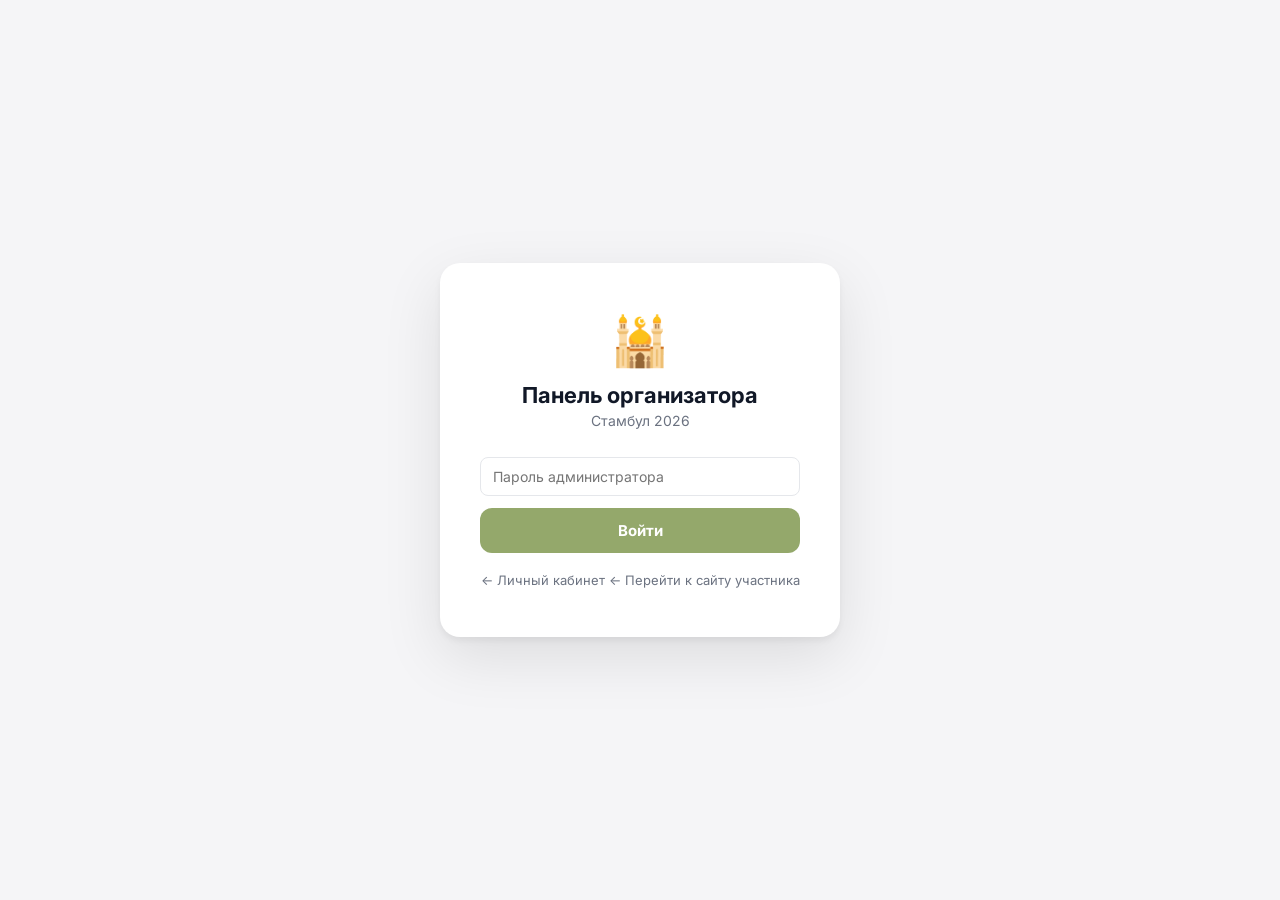
==== admin.html @ 048db759 "Evergreen Life demo: rebrand from Istanbul template (green #94A86B)" ====
<!DOCTYPE html>
<html lang="ru">
<head>
  <meta charset="UTF-8">
  <meta name="viewport" content="width=device-width, initial-scale=1.0">
  <title>Панель администратора</title>
  <link rel="stylesheet" href="css/admin.css">
</head>
<body>

<!-- ═══ AUTH ══════════════════════════════ -->
<div id="auth-screen">
  <div class="auth-card">
    <div class="auth-logo">🕌</div>
    <h1 class="auth-title">Панель организатора</h1>
    <p class="auth-sub">Стамбул 2026</p>
    <input type="email" id="auth-email" class="auth-input hidden"
      placeholder="Email организатора"
      onkeydown="if(event.key==='Enter')Admin.login()">
    <input type="password" id="auth-input" class="auth-input"
      placeholder="Пароль администратора"
      onkeydown="if(event.key==='Enter')Admin.login()">
    <button class="auth-btn" onclick="Admin.login()">Войти</button>
    <div class="auth-error hidden" id="auth-error">Неверный пароль</div>
    <a class="auth-link" href="dashboard.html">← Личный кабинет</a>
    <a class="auth-link" href="index.html" style="margin-top:4px">← Перейти к сайту участника</a>
  </div>
</div>

<!-- ═══ ADMIN PANEL ════════════════════════ -->
<div id="admin-panel" class="hidden">

  <aside class="sidebar">
    <div class="sidebar-logo">🕌 Организатор</div>
    <nav class="sidebar-nav">
      <div class="nav-group-label">AI</div>
      <button class="nav-btn" onclick="Admin.showSection('ai-import', this)">📥 Импорт программы</button>

      <div class="nav-group-label">Направление</div>
      <button class="nav-btn" onclick="Admin.showSection('templates', this)">🌍 Шаблон страны</button>

      <div class="nav-group-label">Проекты</div>
      <button class="nav-btn" onclick="Admin.showSection('new-project', this)">🗂 Новый проект</button>
      <button class="nav-btn" onclick="Admin.showSection('backup', this)">💾 Бэкап</button>

      <div class="nav-group-label">Коммуникации</div>
      <button class="nav-btn active" onclick="Admin.showSection('announcement', this)">📢 Объявление</button>

      <div class="nav-group-label">PRO</div>
      <button class="nav-btn" onclick="Admin.showSection('brandkits', this)">🎨 Brand Kit</button>

      <div class="nav-group-label">Контент</div>
      <button class="nav-btn" onclick="Admin.showSection('settings', this)">⚙️ Настройки события</button>
      <button class="nav-btn" onclick="Admin.showSection('program', this)">📅 Программа</button>
      <button class="nav-btn" onclick="Admin.showSection('business', this)">💼 Деловая часть</button>
      <button class="nav-btn" onclick="Admin.showSection('hotel', this)">🏨 Отель</button>
      <button class="nav-btn" onclick="Admin.showSection('sights', this)">🏛 Достопримечательности</button>
      <button class="nav-btn" onclick="Admin.showSection('restaurants', this)">🍜 Рестораны</button>
      <button class="nav-btn" onclick="Admin.showSection('cuisine', this)">🥢 Кухня</button>
      <button class="nav-btn" onclick="Admin.showSection('history', this)">📜 История</button>
      <button class="nav-btn" onclick="Admin.showSection('transfers', this)">🚌 Трансферы</button>
      <button class="nav-btn" onclick="Admin.showSection('contacts', this)">📞 Контакты</button>
      <button class="nav-btn" onclick="Admin.showSection('memo', this)">📋 Памятка</button>
    </nav>
    <div class="sidebar-footer">
      <a href="index.html" target="_blank" class="preview-link">👁 Просмотр сайта ↗</a>
      <button class="logout-btn" onclick="Admin.logout()">Выйти</button>
    </div>
  </aside>

  <main class="admin-main">

    <!-- AI IMPORT -->
    <section id="section-ai-import" class="admin-section hidden">
      <div class="section-header">
        <h2>📥 Импорт программы</h2>
        <p>Наберите или вставьте текст программы по шаблону — приложение разберёт автоматически, без внешних сервисов.</p>
      </div>

      <div class="import-template-box">
        <div class="import-template-header">
          <strong>Шаблон формата</strong>
          <button class="btn-small" onclick="Admin.copyTemplate()">📋 Скопировать шаблон</button>
        </div>
        <pre class="import-template-pre">День 1 | 18 ноября, понедельник
09:00 | Завтрак в ресторане отеля
10:30 | Трансфер до конференц-центра
11:00 | Деловая: Открытие форума
13:00 | Обед
19:00 | Приветственный ужин

День 2 | 19 ноября, вторник
09:00 | Завтрак
10:00 | Деловая: Круглый стол
13:30 | Обед
15:00 | Экскурсия по городу</pre>
      </div>

      <label class="file-upload-zone" id="file-upload-zone"
             ondragover="event.preventDefault();this.classList.add('drag-over')"
             ondragleave="this.classList.remove('drag-over')"
             ondrop="Admin.handleFileDrop(event)">
        <input type="file" accept=".docx,.pdf,.txt" class="hidden"
               onchange="Admin.handleFileUpload(this)">
        <div class="file-upload-icon">📄</div>
        <div class="file-upload-text">Загрузить файл Word, PDF или TXT</div>
        <div class="file-upload-hint">Перетащите сюда или нажмите для выбора · .docx · .pdf · .txt</div>
      </label>

      <div class="import-hint-box">
        <span>💡</span>
        <span>Деловые сессии начинаются с <strong>Деловая:</strong> — или просто вставьте любой текст, приложение разберёт автоматически.</span>
      </div>

      <div class="form-group">
        <label>Текст программы (или отредактируйте после загрузки файла)</label>
        <textarea id="ai-program-text" rows="10"
          placeholder="Текст появится здесь после загрузки файла, или вставьте вручную..."></textarea>
      </div>

      <div class="ai-parse-row">
        <button class="btn-primary" onclick="Admin.parseProgram()" id="ai-parse-btn">🔍 Разобрать программу</button>
        <span id="ai-status" class="ai-status"></span>
      </div>

      <div id="ai-result" class="hidden">
        <div class="ai-result-header">
          <h3>✅ Программа разобрана</h3>
          <p id="ai-result-summary"></p>
        </div>
        <div id="ai-result-preview"></div>
        <div class="ai-apply-row">
          <button class="btn-primary" onclick="Admin.applyAIResult()">Загрузить в приложение</button>
          <button class="btn-secondary" onclick="Admin.discardAIResult()">Отмена</button>
        </div>
      </div>
    </section>

    <!-- BRAND KITS -->
    <section id="section-brandkits" class="admin-section hidden">
      <div class="section-header">
        <h2>🎨 Brand Kit</h2>
        <p>Сохраните набор настроек оформления — цвет, шрифт, градиент, карточки, анимации. Применяйте к любому событию одним кликом.</p>
      </div>

      <div class="brandkit-save-row">
        <input type="text" id="kit-name-input" class="brandkit-name-input"
          placeholder="Название пресета, например «Золотой Дубай»"
          onkeydown="if(event.key==='Enter')Admin.saveBrandKit()">
        <button class="btn-primary" onclick="Admin.saveBrandKit()">Сохранить текущие настройки</button>
      </div>

      <div class="brandkit-hint">Текущие настройки — из раздела «Настройки события».</div>

      <div id="brand-kits-list" class="brandkit-list"></div>
    </section>

    <!-- БЭКАП -->
    <section id="section-backup" class="admin-section hidden">
      <div class="section-header">
        <h2>💾 Экспорт и импорт данных</h2>
        <p>Сохраните все настройки и контент в файл — или восстановите из ранее скачанного файла.</p>
      </div>
      <div class="backup-grid">
        <div class="backup-card">
          <div class="backup-icon">⬇️</div>
          <div class="backup-title">Скачать бэкап</div>
          <div class="backup-desc">Сохраняет всё: программу, отель, кухню, историю и брендинг. Файл .json — откройте позже для восстановления.</div>
          <button class="btn-primary" onclick="Admin.exportData()">Скачать JSON</button>
        </div>
        <div class="backup-card">
          <div class="backup-icon">⬆️</div>
          <div class="backup-title">Загрузить бэкап</div>
          <div class="backup-desc">Восстановит данные из файла. Текущие настройки будут перезаписаны — убедитесь, что файл от этого проекта.</div>
          <label class="btn-primary backup-upload-label">
            Выбрать файл
            <input type="file" accept=".json" class="hidden" onchange="Admin.importData(this)">
          </label>
        </div>
      </div>
      <div id="backup-status"></div>
      <div class="backup-grid" style="margin-top:12px">
        <div class="backup-card" style="border:1.5px solid #e53935;background:#fff5f5">
          <div class="backup-icon">🗑️</div>
          <div class="backup-title">Сбросить к данным по умолчанию</div>
          <div class="backup-desc">Удалит все сохранённые данные из браузера. Приложение вернётся к содержимому из <code>data.js</code>. Брендинг и оформление сохранятся.</div>
          <button class="btn-danger" onclick="Admin.resetToDefaults()">Сбросить данные</button>
        </div>
      </div>
    </section>

    <!-- НОВЫЙ ПРОЕКТ -->
    <section id="section-new-project" class="admin-section hidden">
      <div class="section-header">
        <h2>🗂 Новый проект</h2>
        <p>Каждое мероприятие — отдельное приложение со своей ссылкой. Проекты существуют параллельно и не влияют друг на друга.</p>
      </div>

      <div class="backup-grid">
        <div class="backup-card">
          <div class="backup-icon">📄</div>
          <div class="backup-title">Скачать шаблон</div>
          <div class="backup-desc">Скачает чистый <code>data.js</code> с пустыми полями. Вставьте в новый репозиторий — и заполните данными нового мероприятия.</div>
          <button class="btn-primary" onclick="Admin.downloadTemplate()">Скачать data.js</button>
        </div>
        <div class="backup-card">
          <div class="backup-icon">🐙</div>
          <div class="backup-title">Скопировать репозиторий</div>
          <div class="backup-desc">Откроет GitHub — нажмите «Use this template» → введите название нового проекта → включите Pages. Готово.</div>
          <a class="btn-primary" href="https://github.com/o6594340-sys/mini-app-program/generate" target="_blank" style="display:block;text-align:center;text-decoration:none">Открыть на GitHub →</a>
        </div>
      </div>

      <div class="card" style="margin-top:16px">
        <div class="card-body">
          <div class="backup-title" style="margin-bottom:12px">📋 Как создать новый проект за 5 шагов</div>
          <div class="new-project-steps">
            <div class="np-step"><span class="np-num">1</span><div><strong>Скопируй репозиторий</strong> — кнопка «Открыть на GitHub» → «Use this template» → назови, например <code>mini-app-dubai</code></div></div>
            <div class="np-step"><span class="np-num">2</span><div><strong>Включи GitHub Pages</strong> — Settings → Pages → Source: main → Save</div></div>
            <div class="np-step"><span class="np-num">3</span><div><strong>Скачай шаблон data.js</strong> — заполни данными нового мероприятия</div></div>
            <div class="np-step"><span class="np-num">4</span><div><strong>Загрузи data.js</strong> в новый репозиторий (заменив старый)</div></div>
            <div class="np-step"><span class="np-num">5</span><div><strong>Готово!</strong> Новый сайт: <code>https://o6594340-sys.github.io/mini-app-dubai/</code></div></div>
          </div>
        </div>
      </div>
    </section>

    <!-- ШАБЛОНЫ -->
    <section id="section-templates" class="admin-section hidden">
      <div class="section-header">
        <h2>🌍 Шаблон страны</h2>
        <p>Выберите направление — загрузятся история, кухня, достопримечательности и рестораны. Программа мероприятия остаётся пустой — вы заполняете её сами.</p>
      </div>
      <div class="template-grid" id="template-grid"></div>
      <div class="template-active" id="template-active"></div>
    </section>

    <!-- ОБЪЯВЛЕНИЕ -->
    <section id="section-announcement" class="admin-section">
      <div class="section-header">
        <h2>📢 Объявление участникам</h2>
        <p>Появится баннером вверху сайта. Используйте для срочных изменений в программе.</p>
      </div>
      <div class="form-group">
        <label>Текст объявления</label>
        <textarea id="announcement-text" rows="4"
          placeholder="Например: ⚠️ Автобус на Великую стену задерживается. Сбор в лобби в 08:30."></textarea>
      </div>
      <div class="form-row">
        <select id="announcement-type">
          <option value="info">ℹ️ Информация</option>
          <option value="warning">⚠️ Внимание</option>
          <option value="success">✅ Хорошая новость</option>
        </select>
        <button class="btn-primary" onclick="Admin.saveAnnouncement()">Опубликовать</button>
        <button class="btn-danger" onclick="Admin.clearAnnouncement()">Убрать</button>
      </div>
      <div class="preview-box" id="announcement-preview"></div>
    </section>

    <!-- НАСТРОЙКИ -->
    <section id="section-settings" class="admin-section hidden">
      <div class="section-header">
        <h2>⚙️ Настройки события</h2>
        <p>Основная информация — название, Wi-Fi, контакты, брендинг.</p>
      </div>

      <div class="settings-block-title">🎨 Брендинг клиента</div>
      <div class="form-grid">
        <div class="form-group">
          <label>Основной цвет бренда</label>
          <div class="color-picker-row">
            <input type="color" id="s-brand-color" value="#C9353F"
              oninput="Admin.onBrandColorPicker(this.value)">
            <input type="text"  id="s-brand-color-hex" placeholder="#C9353F" maxlength="7"
              oninput="Admin.onBrandColorHex(this.value)">
          </div>
        </div>
        <div class="form-group">
          <label>Дополнительный цвет (табы, бейджи)</label>
          <div class="color-picker-row">
            <input type="color" id="s-brand-color2" value="#1A6B8A"
              oninput="Admin.onBrandColor2Picker(this.value)">
            <input type="text"  id="s-brand-color2-hex" placeholder="#1A6B8A" maxlength="7"
              oninput="Admin.onBrandColor2Hex(this.value)">
          </div>
        </div>
        <div class="form-group">
          <label>Логотип клиента</label>
          <div class="img-field">
            <input type="text" id="s-brand-logo" placeholder="https://... или выберите файл"
              oninput="Admin.updateBrandPreview()">
            <label class="img-pick-btn">📎 Выбрать<input type="file" accept="image/*" onchange="Admin.pickImage(this,'s-brand-logo');Admin.updateBrandPreview()"></label>
          </div>
        </div>
        <div class="form-group full">
          <div class="brand-preview" id="brand-preview">
            <div class="brand-preview-header" id="brand-preview-bar">
              <img id="brand-preview-logo" class="hidden" src="" alt="">
              <div>
                <div class="brand-preview-title" id="brand-preview-title">Название события</div>
                <div class="brand-preview-sub" id="brand-preview-sub"></div>
              </div>
            </div>
            <div class="brand-preview-palette">
              <div class="palette-chip" id="brand-preview-chip1"><span class="palette-dot" id="brand-preview-dot1"></span><span class="palette-chip-label">Основной</span></div>
              <div class="palette-chip" id="brand-preview-chip2"><span class="palette-dot" id="brand-preview-dot2"></span><span class="palette-chip-label">Дополнительный</span></div>
            </div>
          </div>
        </div>
      </div>

      <div class="settings-block-title">🚀 Сплэш-экран</div>
      <div class="form-group full">
        <label class="splash-toggle-label">
          <input type="checkbox" id="splash-enabled" onchange="Admin.toggleSplash()">
          <span class="splash-toggle-track"><span class="splash-toggle-thumb"></span></span>
          <span>Показывать сплэш при открытии приложения</span>
        </label>
      </div>
      <div id="splash-options" class="hidden">
        <div class="form-group full">
          <label>Содержимое</label>
          <div class="splash-content-grid" id="splash-content-grid"></div>
        </div>
        <div class="form-group full hidden" id="splash-slogan-group">
          <label>Слоган</label>
          <input type="text" id="splash-slogan" placeholder="Встречаемся в Стамбуле!" oninput="Admin.saveSplashSlogan()">
        </div>
        <div class="form-group full">
          <label>Анимация — нажмите «Посмотреть» для предпросмотра</label>
          <div class="splash-anim-grid" id="splash-anim-grid"></div>
        </div>
      </div>

      <div class="settings-block-title">🔖 Favicon (иконка вкладки)</div>
      <div class="form-group full">
        <label>Источник иконки</label>
        <div class="splash-content-grid" id="favicon-mode-grid"></div>
      </div>
      <div class="form-group full hidden" id="favicon-emoji-group">
        <label>Emoji</label>
        <input type="text" id="favicon-emoji" placeholder="🕌" maxlength="4" oninput="Admin.saveFaviconEmoji()">
      </div>
      <div class="form-group full hidden" id="favicon-url-group">
        <label>Ссылка на изображение</label>
        <div class="img-field">
          <input type="text" id="favicon-url" placeholder="https://..." oninput="Admin.saveFaviconUrl()">
          <label class="img-pick-btn">📎 Выбрать<input type="file" accept="image/*" onchange="Admin.pickImage(this,'favicon-url');Admin.saveFaviconUrl()"></label>
        </div>
      </div>

      <div class="settings-block-title">🏷 White-label</div>
      <div class="form-group full">
        <label class="splash-toggle-label">
          <input type="checkbox" id="white-label-toggle" onchange="Admin.toggleWhiteLabel()">
          <span class="splash-toggle-track"><span class="splash-toggle-thumb"></span></span>
          <span>Скрыть плашку «⚡ MICE App» в приложении участника</span>
        </label>
        <p style="font-size:11px;color:var(--text-2);margin-top:8px">По умолчанию в приложении отображается маленький бейдж. Включите, чтобы убрать его.</p>
      </div>

      <div class="settings-block-title">✨ Анимации</div>
      <div class="form-group full">
        <label>Стиль переходов между экранами</label>
        <div class="motion-grid" id="motion-grid"></div>
      </div>

      <div class="settings-block-title">🃏 Стиль карточек</div>
      <div class="form-group full">
        <label>Внешний вид карточек по всему приложению</label>
        <div class="cardstyle-grid" id="cardstyle-grid"></div>
      </div>

      <div class="settings-block-title">🎨 Стиль градиента</div>
      <div class="form-group full">
        <label>Применяется к шапке и блоку «Сейчас»</label>
        <div class="grad-grid" id="gradient-grid"></div>
      </div>

      <div class="settings-block-title">🔤 Типографика</div>
      <div class="form-group full">
        <label>Шрифтовая пара — задаёт стиль всего приложения</label>
        <div class="typo-grid" id="typo-grid"></div>
      </div>

      <div class="settings-block-title">📋 Основное</div>
      <div class="form-grid">
        <div class="form-group"><label>Название события</label><div class="input-wrap"><input type="text" id="s-title" oninput="Admin.updateBrandPreview()"><button class="input-clear" onclick="this.previousElementSibling.value='';Admin.updateBrandPreview()" title="Очистить">×</button></div></div>
        <div class="form-group"><label>Даты</label><div class="input-wrap"><input type="text" id="s-dates" oninput="Admin.updateBrandPreview()"><button class="input-clear" onclick="this.previousElementSibling.value='';Admin.updateBrandPreview()" title="Очистить">×</button></div></div>
        <div class="form-group"><label>Город и страна</label><div class="input-wrap"><input type="text" id="s-location" oninput="Admin.updateBrandPreview()"><button class="input-clear" onclick="this.previousElementSibling.value='';Admin.updateBrandPreview()" title="Очистить">×</button></div></div>
        <div class="form-group"><label>Имя организатора</label><div class="input-wrap"><input type="text" id="s-org-name"><button class="input-clear" onclick="this.previousElementSibling.value=''" title="Очистить">×</button></div></div>
        <div class="form-group"><label>Telegram организатора</label><div class="input-wrap"><input type="text" id="s-org-tg"><button class="input-clear" onclick="this.previousElementSibling.value=''" title="Очистить">×</button></div></div>
        <div class="form-group"><label>Сеть Wi-Fi</label><div class="input-wrap"><input type="text" id="s-wifi-net"><button class="input-clear" onclick="this.previousElementSibling.value=''" title="Очистить">×</button></div></div>
        <div class="form-group"><label>Пароль Wi-Fi</label><div class="input-wrap"><input type="text" id="s-wifi-pass"><button class="input-clear" onclick="this.previousElementSibling.value=''" title="Очистить">×</button></div></div>
        <div class="form-group"><label>Название отеля</label><div class="input-wrap"><input type="text" id="s-hotel-name"><button class="input-clear" onclick="this.previousElementSibling.value=''" title="Очистить">×</button></div></div>
        <div class="form-group"><label>Телефон отеля</label><div class="input-wrap"><input type="text" id="s-hotel-phone"><button class="input-clear" onclick="this.previousElementSibling.value=''" title="Очистить">×</button></div></div>
        <div class="form-group"><label>Экстренный контакт</label><div class="input-wrap"><input type="text" id="s-emergency"><button class="input-clear" onclick="this.previousElementSibling.value=''" title="Очистить">×</button></div></div>
      </div>
      <div class="settings-block-title">💬 Чаты группы</div>
      <p style="font-size:13px;color:var(--text-2);margin:-8px 0 12px">Кнопки появятся внизу расписания. Очистите поле и сохраните — кнопка исчезнет.</p>
      <div class="form-grid">
        <div class="form-group"><label>Telegram-чат группы</label><div class="input-wrap"><input type="text" id="s-chat-tg" placeholder="https://t.me/+abc123"><button class="input-clear" onclick="this.previousElementSibling.value=''" title="Очистить">×</button></div></div>
        <div class="form-group"><label>WhatsApp-чат группы</label><div class="input-wrap"><input type="text" id="s-chat-wa" placeholder="https://chat.whatsapp.com/abc123"><button class="input-clear" onclick="this.previousElementSibling.value=''" title="Очистить">×</button></div></div>
      </div>
      <div class="settings-block-title">📅 Стиль вкладок дней программы</div>
      <div class="form-group full">
        <label>Внешний вид переключателя дней</label>
        <div class="font-scale-grid" id="day-tab-style-grid"></div>
      </div>

      <div class="settings-block-title">🔡 Масштаб текста</div>
      <div class="form-group full">
        <label>Размер шрифта по всему приложению участника</label>
        <div class="font-scale-grid" id="font-scale-grid"></div>
      </div>

      <div class="settings-block-title">🖼 Фон приложения</div>
      <div class="form-group full">
        <label>Цвет и текстура основного фона</label>
        <div class="bg-preset-grid" id="bg-preset-grid"></div>
      </div>

      <div class="settings-block-title">👁 Видимость вкладок участника</div>
      <div class="form-group full">
        <p style="font-size:13px;color:var(--text-2);margin-bottom:10px">Снимите галочку — вкладка исчезнет у участников. «Программа» всегда видна.</p>
        <div class="tabs-visibility-grid">
          <label class="tab-vis-check"><input type="checkbox" id="tv-transfers" checked> 🚌 Трансферы</label>
          <label class="tab-vis-check"><input type="checkbox" id="tv-hotel" checked> 🏨 Отель</label>
          <label class="tab-vis-check"><input type="checkbox" id="tv-sights" checked> 🏛 Места</label>
          <label class="tab-vis-check"><input type="checkbox" id="tv-cuisine" checked> 🥢 Кухня</label>
          <label class="tab-vis-check"><input type="checkbox" id="tv-history" checked> 📜 История</label>
          <label class="tab-vis-check"><input type="checkbox" id="tv-memo" checked> 📋 Памятка</label>
          <label class="tab-vis-check"><input type="checkbox" id="tv-contacts" checked> 📞 Контакты</label>
        </div>
      </div>

      <button class="btn-primary" onclick="Admin.saveSettings()">Сохранить настройки</button>
      <div class="save-hint hidden" id="settings-saved">✓ Сохранено</div>
    </section>

    <!-- ПРОГРАММА -->
    <section id="section-program" class="admin-section hidden">
      <div class="section-header">
        <h2>📅 Программа по дням</h2>
        <p>Расписание мероприятия. Изменения сразу видны участникам.</p>
      </div>
      <div class="day-selector" id="day-selector"></div>
      <div id="program-list"></div>
      <button class="btn-add" onclick="Admin.openActivityModal(null)">+ Добавить активность</button>
    </section>

    <!-- ДЕЛОВАЯ ЧАСТЬ -->
    <section id="section-business" class="admin-section hidden">
      <div class="section-header">
        <h2>💼 Деловая часть</h2>
        <p>Сессии, спикеры, треки. Отображается на вкладке «Деловая».</p>
      </div>
      <div id="business-list"></div>
      <button class="btn-add" onclick="Admin.openBusinessModal(null)">+ Добавить сессию</button>
    </section>

    <!-- ОТЕЛЬ -->
    <section id="section-hotel" class="admin-section hidden">
      <div class="section-header">
        <h2>🏨 Отель</h2>
        <p>Информация об отеле для участников.</p>
      </div>
      <div class="form-grid">
        <div class="form-group"><label>Название</label><input type="text" id="h-name" placeholder="China World Hotel Beijing"></div>
        <div class="form-group"><label>Название (中文)</label><input type="text" id="h-name-cn" placeholder="中国大饭店"></div>
        <div class="form-group"><label>Телефон</label><input type="text" id="h-phone" placeholder="+86 10 6505 2266"></div>
        <div class="form-group"><label>Метро / ориентир</label><input type="text" id="h-metro" placeholder="Guomao (線路 1) — 3 мин"></div>
        <div class="form-group"><label>Заезд (Check-in)</label><input type="text" id="h-checkin" placeholder="15:00"></div>
        <div class="form-group"><label>Выезд (Check-out)</label><input type="text" id="h-checkout" placeholder="12:00"></div>
        <div class="form-group full"><label>Завтрак</label><input type="text" id="h-breakfast" placeholder="Ресторан Aria · 6:30–10:30 · включён"></div>
        <div class="form-group full"><label>Адрес (EN)</label><input type="text" id="h-address" placeholder="1 Jianguomenwai Ave, Chaoyang District"></div>
        <div class="form-group full"><label>Адрес (中文) — для такси</label><input type="text" id="h-address-cn" placeholder="北京市朝阳区建国门外大街1号"></div>
        <div class="form-group full"><label>Описание</label><textarea id="h-desc" rows="3" placeholder="Пятизвёздочный отель в деловом центре Пекина..."></textarea></div>
        <div class="form-group full">
          <label>Фото отеля</label>
          <div class="img-field">
            <input type="text" id="h-image" placeholder="https://... или выберите файл">
            <label class="img-pick-btn">📎 Выбрать<input type="file" accept="image/*" onchange="Admin.pickImage(this,'h-image')"></label>
          </div>
          <img id="h-image-preview" class="img-thumb hidden" src="" alt="">
        </div>
        <div class="form-group full">
          <label>Советы гостям (каждый с новой строки)</label>
          <textarea id="h-tips" rows="4" placeholder="Завтрак в Aria с 6:30...&#10;Попросите карточку адреса на китайском..."></textarea>
        </div>
      </div>
      <div class="section-title" style="margin:16px 0 10px">Удобства</div>
      <div id="hotel-amenities-list"></div>
      <button class="btn-add" onclick="Admin.openAmenityModal(null)">+ Добавить удобство</button>
      <div style="margin-top:20px">
        <button class="btn-primary" onclick="Admin.saveHotel()">Сохранить</button>
        <span class="save-hint hidden" id="hotel-saved">✓ Сохранено</span>
      </div>
    </section>

    <!-- ДОСТОПРИМЕЧАТЕЛЬНОСТИ -->
    <section id="section-sights" class="admin-section hidden">
      <div class="section-header">
        <h2>🏛 Достопримечательности</h2>
        <p>Места для посещения с описаниями и советами.</p>
      </div>
      <div id="sights-list"></div>
      <button class="btn-add" onclick="Admin.openSightModal(null)">+ Добавить место</button>
    </section>

    <!-- РЕСТОРАНЫ -->
    <section id="section-restaurants" class="admin-section hidden">
      <div class="section-header">
        <h2>🍜 Рестораны</h2>
        <p>По программе и для самостоятельного посещения.</p>
      </div>
      <div id="restaurants-list"></div>
      <button class="btn-add" onclick="Admin.openRestaurantModal(null)">+ Добавить ресторан</button>
    </section>

    <!-- КУХНЯ -->
    <section id="section-cuisine" class="admin-section hidden">
      <div class="section-header">
        <h2>🥢 Местная кухня</h2>
        <p>Блюда, которые стоит попробовать.</p>
      </div>
      <div id="cuisine-list"></div>
      <button class="btn-add" onclick="Admin.openCuisineModal(null)">+ Добавить блюдо</button>
    </section>

    <!-- ИСТОРИЯ -->
    <section id="section-history" class="admin-section hidden">
      <div class="section-header">
        <h2>📜 История и факты</h2>
        <p>Интересные факты по разделам.</p>
      </div>
      <div class="day-selector" id="history-section-selector"></div>
      <div id="history-list"></div>
      <button class="btn-add" onclick="Admin.openHistoryModal(null)">+ Добавить факт</button>
    </section>

    <!-- ТРАНСФЕРЫ -->
    <section id="section-transfers" class="admin-section hidden">
      <div class="section-header">
        <h2>🚌 Трансферы</h2>
        <p>Маршруты перевозок по дням — отображаются на вкладке «Трансферы».</p>
      </div>
      <div id="transfers-list"></div>
      <button class="btn-add" onclick="Admin.openTransferModal(null, null)">+ Добавить маршрут</button>
    </section>

    <!-- КОНТАКТЫ -->
    <section id="section-contacts" class="admin-section hidden">
      <div class="section-header">
        <h2>📞 Контакты</h2>
        <p>Список контактов для вкладки «Контакты».</p>
      </div>
      <div id="contacts-list"></div>
      <button class="btn-add" onclick="Admin.openContactModal(null)">+ Добавить контакт</button>
    </section>

    <!-- ПАМЯТКА -->
    <section id="section-memo" class="admin-section hidden">
      <div class="section-header">
        <h2>📋 Памятка</h2>
        <p>Разделы и строки — добавляйте, удаляйте, меняйте порядок перетаскиванием.</p>
      </div>
      <div id="memo-sections-list"></div>
      <button class="btn-add" onclick="Admin.openMemoSectionModal(null)">+ Добавить раздел</button>
    </section>

  </main>
</div>

<!-- ═══ MODAL: АКТИВНОСТЬ ═════════════════ -->
<div class="modal-overlay hidden" id="modal-activity">
  <div class="modal-box">
    <h3 id="activity-modal-title">Добавить активность</h3>
    <input type="hidden" id="a-index">
    <div class="form-grid">
      <div class="form-group"><label>Время</label><input type="text" id="a-time" placeholder="10:00"></div>
      <div class="form-group"><label>Тип</label>
        <select id="a-type">
          <option value="business">💼 Деловое</option>
          <option value="meal">🍽 Питание</option>
          <option value="transfer">🚌 Трансфер</option>
          <option value="excursion">🏛 Экскурсия</option>
          <option value="hotel">🏨 Отель</option>
          <option value="dinner">🍷 Ужин</option>
          <option value="gala">🥂 Гала</option>
          <option value="free">🛍 Свободное</option>
        </select>
      </div>
      <div class="form-group full"><label>Название</label><input type="text" id="a-title" placeholder="Пленарная сессия"></div>
      <div class="form-group full"><label>Место / локация</label><input type="text" id="a-location" placeholder="Grand Ballroom"></div>
      <div class="form-group full"><label>Примечание (необязательно)</label><input type="text" id="a-note" placeholder="Присутствие обязательно"></div>
    </div>
    <div class="modal-actions">
      <button class="btn-primary" onclick="Admin.saveActivity()">Сохранить</button>
      <button class="btn-secondary" onclick="Admin.closeModal('modal-activity')">Отмена</button>
      <button class="btn-danger" id="a-delete-btn" onclick="Admin.deleteActivity()">Удалить</button>
    </div>
  </div>
</div>

<!-- ═══ MODAL: ДЕЛОВАЯ СЕССИЯ ════════════ -->
<div class="modal-overlay hidden" id="modal-business">
  <div class="modal-box">
    <h3 id="business-modal-title">Добавить сессию</h3>
    <input type="hidden" id="b-index">
    <div class="form-grid">
      <div class="form-group"><label>День</label>
        <select id="b-day">
          <option value="День 2">День 2</option>
          <option value="День 3">День 3</option>
          <option value="День 1">День 1</option>
          <option value="День 4">День 4</option>
        </select>
      </div>
      <div class="form-group"><label>Время</label><input type="text" id="b-time" placeholder="10:00"></div>
      <div class="form-group"><label>Длительность</label><input type="text" id="b-duration" placeholder="90 мин"></div>
      <div class="form-group"><label>Трек</label>
        <select id="b-track">
          <option value="">— Пленарная —</option>
          <option value="A">Трек A</option>
          <option value="B">Трек B</option>
          <option value="C">Трек C</option>
        </select>
      </div>
      <div class="form-group full"><label>Название сессии</label><input type="text" id="b-title" placeholder="Пленарная сессия: ..."></div>
      <div class="form-group full"><label>Зал / комната</label><input type="text" id="b-room" placeholder="Grand Ballroom"></div>
      <div class="form-group full"><label>Спикеры (каждый с новой строки)</label><textarea id="b-speakers" rows="3" placeholder="Иван Петров — Минэкономразвития"></textarea></div>
      <div class="form-group full"><label>Описание</label><textarea id="b-desc" rows="3" placeholder="Краткое описание сессии..."></textarea></div>
    </div>
    <div class="modal-actions">
      <button class="btn-primary" onclick="Admin.saveBusiness()">Сохранить</button>
      <button class="btn-secondary" onclick="Admin.closeModal('modal-business')">Отмена</button>
      <button class="btn-danger" id="b-delete-btn" onclick="Admin.deleteBusiness()">Удалить</button>
    </div>
  </div>
</div>

<!-- ═══ MODAL: УДОБСТВО ОТЕЛЯ ════════════ -->
<div class="modal-overlay hidden" id="modal-amenity">
  <div class="modal-box">
    <h3 id="amenity-modal-title">Добавить удобство</h3>
    <input type="hidden" id="am-index">
    <div class="form-grid">
      <input type="hidden" id="am-icon">
      <div class="form-group full">
        <label>Эмодзи</label>
        <div class="emoji-grid" id="am-icon-grid"></div>
      </div>
      <div class="form-group full"><label>Название</label><input type="text" id="am-title" placeholder="Бассейн"></div>
      <div class="form-group full"><label>Уточнение (часы, примечание)</label><input type="text" id="am-note" placeholder="6:00–22:00"></div>
    </div>
    <div class="modal-actions">
      <button class="btn-primary" onclick="Admin.saveAmenity()">Сохранить</button>
      <button class="btn-secondary" onclick="Admin.closeModal('modal-amenity')">Отмена</button>
      <button class="btn-danger" id="am-delete-btn" onclick="Admin.deleteAmenity()">Удалить</button>
    </div>
  </div>
</div>

<!-- ═══ MODAL: МЕСТО ══════════════════════ -->
<div class="modal-overlay hidden" id="modal-sight">
  <div class="modal-box">
    <h3 id="sight-modal-title">Добавить место</h3>
    <input type="hidden" id="si-index">
    <div class="form-grid">
      <input type="hidden" id="si-emoji">
      <div class="form-group full">
        <label>Эмодзи</label>
        <div class="emoji-grid" id="si-emoji-grid"></div>
      </div>
      <div class="form-group full"><label>Название (рус)</label><input type="text" id="si-title" placeholder="Запретный город"></div>
      <div class="form-group full"><label>Подзаголовок (транскрипция)</label><input type="text" id="si-sub" placeholder="Гугун · 故宫"></div>
      <div class="form-group"><label>Расстояние от отеля</label><input type="text" id="si-distance" placeholder="20 мин от отеля"></div>
      <div class="form-group"><label>Часы работы</label><input type="text" id="si-hours" placeholder="08:30–17:00"></div>
      <div class="form-group"><label>Цена входа</label><input type="text" id="si-price" placeholder="60¥ (~720₽)"></div>
      <div class="form-group"><label>Теги (через запятую)</label><input type="text" id="si-tags" placeholder="По программе, UNESCO"></div>
      <div class="form-group full"><label>Описание</label><textarea id="si-desc" rows="3"></textarea></div>
      <div class="form-group full"><label>Совет туристу</label><textarea id="si-tip" rows="2" placeholder="💡 ..."></textarea></div>
      <div class="form-group full">
        <label>Фото</label>
        <div class="img-field">
          <input type="text" id="si-image" placeholder="https://... или выберите файл">
          <label class="img-pick-btn">📎 Выбрать<input type="file" accept="image/*" onchange="Admin.pickImage(this,'si-image')"></label>
        </div>
        <img id="si-image-preview" class="img-thumb hidden" src="" alt="">
      </div>
    </div>
    <div class="modal-actions">
      <button class="btn-primary" onclick="Admin.saveSight()">Сохранить</button>
      <button class="btn-secondary" onclick="Admin.closeModal('modal-sight')">Отмена</button>
      <button class="btn-danger" id="si-delete-btn" onclick="Admin.deleteSight()">Удалить</button>
    </div>
  </div>
</div>

<!-- ═══ MODAL: РЕСТОРАН ═══════════════════ -->
<div class="modal-overlay hidden" id="modal-restaurant">
  <div class="modal-box">
    <h3 id="restaurant-modal-title">Добавить ресторан</h3>
    <input type="hidden" id="r-index">
    <div class="form-grid">
      <input type="hidden" id="r-emoji">
      <div class="form-group full">
        <label>Эмодзи</label>
        <div class="emoji-grid" id="r-emoji-grid"></div>
      </div>
      <div class="form-group full"><label>Название</label><input type="text" id="r-title" placeholder="Da Dong · 大董"></div>
      <div class="form-group"><label>Тип</label>
        <select id="r-type"><option value="program">По программе</option><option value="free">Самостоятельно</option></select>
      </div>
      <div class="form-group"><label>Кухня</label><input type="text" id="r-cuisine" placeholder="Утка по-пекински"></div>
      <div class="form-group"><label>Цена</label>
        <select id="r-price"><option value="¥">¥ Бюджетно</option><option value="¥¥">¥¥ Средне</option><option value="¥¥¥">¥¥¥ Дорого</option></select>
      </div>
      <div class="form-group"><label>Метро / ориентир</label><input type="text" id="r-metro" placeholder="Guomao"></div>
      <div class="form-group"><label>Часы работы</label><input type="text" id="r-hours" placeholder="11:00–22:00"></div>
      <div class="form-group full"><label>Адрес</label><input type="text" id="r-address"></div>
      <div class="form-group full"><label>Заметка для участника</label><input type="text" id="r-note" placeholder="Включено в программу"></div>
      <div class="form-group full"><label>Описание</label><textarea id="r-desc" rows="3"></textarea></div>
      <div class="form-group full">
        <label>Фото</label>
        <div class="img-field">
          <input type="text" id="r-image" placeholder="https://... или выберите файл">
          <label class="img-pick-btn">📎 Выбрать<input type="file" accept="image/*" onchange="Admin.pickImage(this,'r-image')"></label>
        </div>
        <img id="r-image-preview" class="img-thumb hidden" src="" alt="">
      </div>
    </div>
    <div class="modal-actions">
      <button class="btn-primary" onclick="Admin.saveRestaurant()">Сохранить</button>
      <button class="btn-secondary" onclick="Admin.closeModal('modal-restaurant')">Отмена</button>
      <button class="btn-danger" id="r-delete-btn" onclick="Admin.deleteRestaurant()">Удалить</button>
    </div>
  </div>
</div>

<!-- ═══ MODAL: БЛЮДО ══════════════════════ -->
<div class="modal-overlay hidden" id="modal-cuisine">
  <div class="modal-box">
    <h3 id="cuisine-modal-title">Добавить блюдо</h3>
    <input type="hidden" id="c-index">
    <div class="form-grid">
      <input type="hidden" id="c-emoji">
      <div class="form-group full">
        <label>Эмодзи</label>
        <div class="emoji-grid" id="c-emoji-grid"></div>
      </div>
      <div class="form-group full"><label>Название (рус)</label><input type="text" id="c-title" placeholder="Утка по-пекински"></div>
      <div class="form-group full"><label>Китайское название и транскрипция</label><input type="text" id="c-cn" placeholder="北京烤鸭 · Běijīng Kǎoyā"></div>
      <div class="form-group"><label>Цена</label><input type="text" id="c-price" placeholder="200–380¥ за утку"></div>
      <div class="form-group"><label>Где попробовать</label><input type="text" id="c-where" placeholder="Da Dong, Quanjude"></div>
      <div class="form-group full"><label>Описание</label><textarea id="c-desc" rows="3"></textarea></div>
      <div class="form-group full">
        <label class="checkbox-label">
          <input type="checkbox" id="c-must"> Отметить как «Маст» (обязательно попробовать)
        </label>
      </div>
    </div>
    <div class="modal-actions">
      <button class="btn-primary" onclick="Admin.saveCuisine()">Сохранить</button>
      <button class="btn-secondary" onclick="Admin.closeModal('modal-cuisine')">Отмена</button>
      <button class="btn-danger" id="c-delete-btn" onclick="Admin.deleteCuisine()">Удалить</button>
    </div>
  </div>
</div>

<!-- ═══ MODAL: ФАКТ ИСТОРИИ ═══════════════ -->
<div class="modal-overlay hidden" id="modal-history">
  <div class="modal-box">
    <h3 id="history-modal-title">Добавить факт</h3>
    <input type="hidden" id="h-index">
    <input type="hidden" id="h-section-index">
    <div class="form-grid">
      <div class="form-group full"><label>Раздел</label>
        <select id="h-section-select"></select>
      </div>
      <div class="form-group full"><label>Заголовок факта</label><input type="text" id="h-title" placeholder="9 999 комнат — намеренно"></div>
      <div class="form-group full"><label>Текст</label><textarea id="h-text" rows="4" placeholder="Интересный факт..."></textarea></div>
      <div class="form-group full">
        <label class="checkbox-label">
          <input type="checkbox" id="h-wow"> Отметить как «🤯 Вот это да!»
        </label>
      </div>
    </div>
    <div class="modal-actions">
      <button class="btn-primary" onclick="Admin.saveHistory()">Сохранить</button>
      <button class="btn-secondary" onclick="Admin.closeModal('modal-history')">Отмена</button>
      <button class="btn-danger" id="h-delete-btn" onclick="Admin.deleteHistory()">Удалить</button>
    </div>
  </div>
</div>

<!-- ═══ MODAL: РАЗДЕЛ ПАМЯТКИ ════════════ -->
<div class="modal-overlay hidden" id="modal-memo-section">
  <div class="modal-box">
    <h3 id="memo-section-modal-title">Добавить раздел</h3>
    <input type="hidden" id="ms-index">
    <div class="form-grid">
      <div class="form-group"><label>Эмодзи</label><input type="text" id="ms-emoji" placeholder="💳" maxlength="2" style="font-size:24px;width:60px;text-align:center"></div>
      <div class="form-group"><label>Название раздела</label><input type="text" id="ms-title" placeholder="Деньги и связь"></div>
    </div>
    <div class="modal-actions">
      <button class="btn-primary" onclick="Admin.saveMemoSection()">Сохранить</button>
      <button class="btn-secondary" onclick="Admin.closeModal('modal-memo-section')">Отмена</button>
      <button class="btn-danger" id="ms-delete-btn" onclick="Admin.deleteMemoSection()">Удалить раздел</button>
    </div>
  </div>
</div>

<!-- ═══ MODAL: СТРОКА ПАМЯТКИ ════════════ -->
<div class="modal-overlay hidden" id="modal-memo-item">
  <div class="modal-box">
    <h3 id="memo-item-modal-title">Добавить строку</h3>
    <input type="hidden" id="mi-section-index">
    <input type="hidden" id="mi-item-index">
    <div class="form-grid">
      <div class="form-group"><label>Иконка</label><input type="text" id="mi-icon" placeholder="💴" maxlength="2" style="font-size:24px;width:60px;text-align:center"></div>
      <div class="form-group"><label>Заголовок</label><input type="text" id="mi-title" placeholder="Карты"></div>
      <div class="form-group full"><label>Текст</label><textarea id="mi-text" rows="4" placeholder="Описание..."></textarea></div>
    </div>
    <div class="modal-actions">
      <button class="btn-primary" onclick="Admin.saveMemoItem()">Сохранить</button>
      <button class="btn-secondary" onclick="Admin.closeModal('modal-memo-item')">Отмена</button>
      <button class="btn-danger" id="mi-delete-btn" onclick="Admin.deleteMemoItem()">Удалить</button>
    </div>
  </div>
</div>

<!-- ═══ MODAL: МАРШРУТ ТРАНСФЕРА ══════════ -->
<div class="modal-overlay hidden" id="modal-transfer">
  <div class="modal-box">
    <h3 id="transfer-modal-title">Добавить маршрут</h3>
    <input type="hidden" id="tr-day-index">
    <input type="hidden" id="tr-route-index">
    <div class="form-grid">
      <div class="form-group"><label>День</label>
        <select id="tr-day-select"></select>
      </div>
      <div class="form-group"><label>Время отправления</label><input type="text" id="tr-time" placeholder="09:00"></div>
      <div class="form-group full"><label>Название маршрута</label><input type="text" id="tr-title" placeholder="Отель → Аэропорт"></div>
      <div class="form-group full"><label>Откуда</label><input type="text" id="tr-from" placeholder="Лобби отеля"></div>
      <div class="form-group full"><label>Куда</label><input type="text" id="tr-to" placeholder="Аэропорт IST"></div>
      <div class="form-group"><label>Транспорт</label><input type="text" id="tr-vehicle" placeholder="🚌 MB Sprinter"></div>
      <div class="form-group"><label>Длительность</label><input type="text" id="tr-duration" placeholder="~50 мин"></div>
      <div class="form-group full"><label>Место встречи / инструкция</label><input type="text" id="tr-meet" placeholder="09:00 · Лобби с багажом"></div>
      <div class="form-group full"><label>Примечание (необязательно)</label><input type="text" id="tr-note" placeholder="Рейсы: ..."></div>
    </div>
    <div class="modal-actions">
      <button class="btn-primary" onclick="Admin.saveTransfer()">Сохранить</button>
      <button class="btn-secondary" onclick="Admin.closeModal('modal-transfer')">Отмена</button>
      <button class="btn-danger" id="tr-delete-btn" onclick="Admin.deleteTransfer()">Удалить</button>
    </div>
  </div>
</div>

<!-- ═══ MODAL: КОНТАКТ ═════════════════════ -->
<div class="modal-overlay hidden" id="modal-contact">
  <div class="modal-box">
    <h3 id="contact-modal-title">Добавить контакт</h3>
    <input type="hidden" id="ct-index">
    <div class="form-grid">
      <div class="form-group full">
        <label>Эмодзи</label>
        <div class="emoji-grid" id="ct-emoji-grid"></div>
        <input type="hidden" id="ct-emoji">
      </div>
      <div class="form-group"><label>Роль / должность</label><input type="text" id="ct-role" placeholder="Организатор"></div>
      <div class="form-group"><label>Имя</label><input type="text" id="ct-name" placeholder="Ольга Харлёнок"></div>
      <div class="form-group"><label>Телефон</label><input type="text" id="ct-phone" placeholder="+7 910 400-34-60"></div>
      <div class="form-group"><label>Telegram (с @)</label><input type="text" id="ct-telegram" placeholder="@username"></div>
      <div class="form-group full"><label>Примечание</label><input type="text" id="ct-note" placeholder="WhatsApp, Telegram · все вопросы"></div>
      <div class="form-group full">
        <label class="checkbox-label">
          <input type="checkbox" id="ct-accent"> Выделить как ключевой контакт (красная рамка)
        </label>
      </div>
    </div>
    <div class="modal-actions">
      <button class="btn-primary" onclick="Admin.saveContact()">Сохранить</button>
      <button class="btn-secondary" onclick="Admin.closeModal('modal-contact')">Отмена</button>
      <button class="btn-danger" id="ct-delete-btn" onclick="Admin.deleteContact()">Удалить</button>
    </div>
  </div>
</div>

<script src="https://www.gstatic.com/firebasejs/10.14.0/firebase-app-compat.js"></script>
<script src="https://www.gstatic.com/firebasejs/10.14.0/firebase-auth-compat.js"></script>
<script src="https://www.gstatic.com/firebasejs/10.14.0/firebase-firestore-compat.js"></script>
<script src="js/firebase.js"></script>
<script src="https://cdn.jsdelivr.net/npm/sortablejs@1.15.2/Sortable.min.js"></script>
<script src="https://cdnjs.cloudflare.com/ajax/libs/mammoth/1.6.0/mammoth.browser.min.js"></script>
<script src="https://cdnjs.cloudflare.com/ajax/libs/pdf.js/3.11.174/pdf.min.js"></script>
<script src="js/data.js"></script>
<script src="js/templates.js"></script>
<script src="js/admin.js"></script>
</body>
</html>
---- css/admin.css ----
@import url('https://fonts.googleapis.com/css2?family=Inter:wght@400;500;600;700&display=swap');

*, *::before, *::after { box-sizing: border-box; margin: 0; padding: 0; }

:root {
  --accent:   #94A86B;
  --accent-light: #EEF2E5;
  --bg:       #F5F5F7;
  --surface:  #FFFFFF;
  --border:   #E5E7EB;
  --text:     #111827;
  --text-2:   #6B7280;
  --font:     'Inter', -apple-system, sans-serif;
  --radius:   12px;
}

html, body { font-family: var(--font); background: var(--bg); color: var(--text); min-height: 100vh; }

.hidden { display: none !important; }

/* ===== AUTH ===== */
#auth-screen {
  min-height: 100vh;
  display: flex; align-items: center; justify-content: center;
  padding: 20px;
}
.auth-card {
  background: var(--surface);
  border-radius: 20px;
  padding: 48px 40px;
  width: 100%; max-width: 400px;
  box-shadow: 0 4px 6px rgba(0,0,0,0.05), 0 20px 60px rgba(0,0,0,0.10);
  text-align: center;
}
.auth-logo  { font-size: 48px; margin-bottom: 12px; }
.auth-title { font-size: 22px; font-weight: 700; margin-bottom: 4px; }
.auth-sub   { font-size: 14px; color: var(--text-2); margin-bottom: 28px; }
.auth-input {
  display: block; width: 100%;
  padding: 12px 16px; margin-bottom: 12px;
  border: 1.5px solid var(--border); border-radius: var(--radius);
  font-size: 15px; font-family: var(--font);
  outline: none; transition: border-color 0.15s;
}
.auth-input:focus { border-color: var(--accent); }
.auth-btn {
  display: block; width: 100%;
  padding: 13px; border: none; border-radius: var(--radius);
  background: var(--accent); color: white;
  font-size: 15px; font-weight: 700; font-family: var(--font);
  cursor: pointer; margin-bottom: 16px;
  transition: opacity 0.15s;
}
.auth-btn:hover { opacity: 0.88; }
.auth-error { color: #DC2626; font-size: 13px; margin-bottom: 12px; }
.auth-link  { font-size: 13px; color: var(--text-2); text-decoration: none; }
.auth-link:hover { color: var(--accent); }

/* ===== LAYOUT ===== */
#admin-panel { display: flex; min-height: 100vh; }

.sidebar {
  width: 220px; flex-shrink: 0;
  background: #1C1C1E;
  display: flex; flex-direction: column;
  padding: 0;
  position: sticky; top: 0; height: 100vh;
}
.sidebar-logo {
  padding: 20px 18px 16px;
  font-size: 14px; font-weight: 700;
  color: white;
  border-bottom: 1px solid rgba(255,255,255,0.1);
}
.sidebar-nav  { flex: 1; padding: 12px 8px; display: flex; flex-direction: column; gap: 2px; overflow-y: auto; }
.nav-group-label {
  font-size: 10px; font-weight: 700; letter-spacing: 0.1em;
  color: rgba(255,255,255,0.3); text-transform: uppercase;
  padding: 10px 14px 4px; user-select: none;
}
.nav-btn {
  display: block; width: 100%;
  padding: 10px 14px; border: none;
  border-radius: 8px; background: transparent;
  color: rgba(255,255,255,0.6);
  font-size: 13px; font-weight: 600; font-family: var(--font);
  cursor: pointer; text-align: left;
  transition: all 0.15s;
}
.nav-btn:hover  { background: rgba(255,255,255,0.08); color: white; }
.nav-btn.active { background: var(--accent); color: white; }

.sidebar-footer { padding: 12px 8px; border-top: 1px solid rgba(255,255,255,0.1); display: flex; flex-direction: column; gap: 6px; }
.preview-link {
  display: block; padding: 9px 14px; border-radius: 8px;
  font-size: 12px; font-weight: 600; color: rgba(255,255,255,0.5);
  text-decoration: none; transition: color 0.15s;
}
.preview-link:hover { color: white; }
.logout-btn {
  padding: 9px 14px; border: 1px solid rgba(255,255,255,0.15); border-radius: 8px;
  background: transparent; color: rgba(255,255,255,0.5);
  font-size: 12px; font-weight: 600; font-family: var(--font);
  cursor: pointer; text-align: left; transition: all 0.15s;
}
.logout-btn:hover { border-color: rgba(255,255,255,0.4); color: white; }

.admin-main { flex: 1; overflow-y: auto; padding: 32px; }

/* ===== SECTIONS ===== */
.section-header { margin-bottom: 24px; }
.section-header h2 { font-size: 20px; font-weight: 700; margin-bottom: 4px; }
.section-header p  { font-size: 13px; color: var(--text-2); }

/* ===== FORMS ===== */
.form-grid {
  display: grid;
  grid-template-columns: 1fr 1fr;
  gap: 14px;
  margin-bottom: 20px;
}
.form-group       { display: flex; flex-direction: column; gap: 5px; }
.form-group.full  { grid-column: 1 / -1; }
.form-group label { font-size: 12px; font-weight: 600; color: var(--text-2); text-transform: uppercase; letter-spacing: 0.06em; }

input[type="text"], input[type="password"], select, textarea {
  padding: 10px 12px;
  border: 1.5px solid var(--border);
  border-radius: 8px;
  font-size: 14px;
  font-family: var(--font);
  background: white;
  outline: none;
  transition: border-color 0.15s;
  width: 100%;
}
input:focus, select:focus, textarea:focus { border-color: var(--accent); }
textarea { resize: vertical; }

.form-row {
  display: flex; gap: 10px; align-items: center; flex-wrap: wrap;
  margin-bottom: 20px;
}
.form-row select { flex: 1; min-width: 140px; }

/* ===== BUTTONS ===== */
.btn-primary {
  padding: 10px 20px; border: none; border-radius: 8px;
  background: var(--accent); color: white;
  font-size: 14px; font-weight: 700; font-family: var(--font);
  cursor: pointer; transition: opacity 0.15s;
}
.btn-primary:hover { opacity: 0.85; }
.btn-secondary {
  padding: 10px 20px; border: 1.5px solid var(--border); border-radius: 8px;
  background: white; color: var(--text);
  font-size: 14px; font-weight: 600; font-family: var(--font);
  cursor: pointer; transition: background 0.15s;
}
.btn-secondary:hover { background: var(--bg); }
.btn-danger {
  padding: 10px 20px; border: none; border-radius: 8px;
  background: #FEE2E2; color: #DC2626;
  font-size: 14px; font-weight: 700; font-family: var(--font);
  cursor: pointer; margin-left: auto; transition: background 0.15s;
}
.btn-danger:hover { background: #FECACA; }
.btn-add {
  display: flex; align-items: center; gap: 6px;
  padding: 10px 16px; margin-top: 12px;
  border: 2px dashed var(--border); border-radius: 10px;
  background: transparent; color: var(--text-2);
  font-size: 14px; font-weight: 600; font-family: var(--font);
  cursor: pointer; width: 100%; justify-content: center;
  transition: all 0.15s;
}
.btn-add:hover { border-color: var(--accent); color: var(--accent); }

.save-hint { font-size: 13px; font-weight: 700; color: #16A34A; margin-top: 10px; }

.checkbox-label {
  display: flex; align-items: center; gap: 8px;
  font-size: 14px; font-weight: 500; color: var(--text);
  cursor: pointer;
}
.checkbox-label input[type="checkbox"] {
  width: 16px; height: 16px; flex-shrink: 0;
  accent-color: var(--accent);
}

.tabs-visibility-grid { display: grid; grid-template-columns: repeat(auto-fill, minmax(160px, 1fr)); gap: 10px; }
.tab-vis-check { display: flex; align-items: center; gap: 8px; font-size: 14px; font-weight: 500; cursor: pointer; padding: 8px 12px; background: var(--bg); border-radius: 8px; border: 1px solid var(--border); }
.tab-vis-check input[type="checkbox"] { width: 16px; height: 16px; accent-color: var(--accent); flex-shrink: 0; }
.memo-section-block { background: var(--surface); border: 1px solid var(--border); border-radius: 12px; margin-bottom: 12px; overflow: hidden; }
.memo-section-head { display: flex; align-items: center; gap: 10px; padding: 12px 16px; cursor: pointer; }
.memo-section-head-title { flex: 1; font-weight: 600; font-size: 15px; }
.memo-section-actions { display: flex; gap: 6px; }
.memo-section-body { padding: 0 16px 12px; border-top: 1px solid var(--border); }
.memo-item-row { display: flex; align-items: center; gap: 10px; padding: 9px 0; border-bottom: 1px solid var(--bg); }
.memo-item-row:last-child { border-bottom: none; }
.memo-item-icon { font-size: 20px; flex-shrink: 0; }
.memo-item-body { flex: 1; min-width: 0; }
.memo-item-title { font-weight: 600; font-size: 13px; }
.memo-item-text { font-size: 12px; color: var(--text-2); white-space: nowrap; overflow: hidden; text-overflow: ellipsis; }

/* ===== LIST ITEMS ===== */
.list-item {
  display: flex; align-items: center; justify-content: space-between;
  padding: 13px 16px; background: var(--surface);
  border: 1px solid var(--border); border-radius: 10px;
  margin-bottom: 8px; cursor: pointer;
  transition: box-shadow 0.15s, transform 0.15s;
}
.list-item:hover { box-shadow: 0 2px 12px rgba(0,0,0,0.08); transform: translateY(-1px); }
.list-item-accent { border-left: 3px solid var(--accent); }
.drag-handle { cursor: grab; color: #C4C9D4; font-size: 18px; padding-right: 10px; flex-shrink: 0; user-select: none; touch-action: none; line-height: 1; }
.drag-handle:active { cursor: grabbing; color: var(--accent); }
.sortable-ghost  { opacity: 0.35; background: #F3F4F6; }
.sortable-chosen { box-shadow: 0 6px 24px rgba(148,168,107,0.18); border-color: var(--accent) !important; }
.list-item-left { display: flex; gap: 12px; align-items: center; }
.list-time  { font-size: 12px; font-weight: 700; color: var(--accent); width: 44px; flex-shrink: 0; font-variant-numeric: tabular-nums; }
.list-title { font-size: 14px; font-weight: 600; margin-bottom: 2px; }
.list-sub   { font-size: 12px; color: var(--text-2); }
.list-edit  { font-size: 16px; flex-shrink: 0; }
.empty-state { text-align: center; padding: 32px; color: var(--text-2); font-size: 14px; }

/* ===== DAY SELECTOR ===== */
.day-selector { display: flex; gap: 8px; flex-wrap: wrap; margin-bottom: 16px; }
.day-pill {
  padding: 6px 16px; border-radius: 100px; border: 1.5px solid var(--border);
  background: white; color: var(--text-2);
  font-size: 13px; font-weight: 700; font-family: var(--font);
  cursor: pointer; transition: all 0.15s;
}
.day-pill:hover  { border-color: var(--accent); color: var(--accent); }
.day-pill.active { color: white; border-color: transparent; }

/* ===== ANNOUNCEMENT ===== */
.preview-box   { margin-top: 20px; }
.preview-label { font-size: 12px; font-weight: 600; color: var(--text-2); margin-bottom: 10px; }
.preview-empty { font-size: 13px; color: var(--text-2); font-style: italic; }
.announcement-banner {
  padding: 14px 16px; border-radius: 10px;
  font-size: 14px; font-weight: 600; line-height: 1.5;
}
.announcement-banner.info    { background: #EFF6FF; color: #1E40AF; border: 1px solid #BFDBFE; }
.announcement-banner.warning { background: #FFFBEB; color: #92400E; border: 1px solid #FDE68A; }
.announcement-banner.success { background: #F0FDF4; color: #166534; border: 1px solid #BBF7D0; }
.ann-date { font-size: 11px; opacity: 0.6; margin-top: 6px; font-weight: 400; }

/* ===== MODAL ===== */
.modal-overlay {
  position: fixed; inset: 0;
  background: rgba(0,0,0,0.45);
  display: flex; align-items: center; justify-content: center;
  z-index: 999; padding: 20px;
  backdrop-filter: blur(4px);
}
.modal-box {
  background: white; border-radius: 16px;
  padding: 28px; width: 100%; max-width: 560px;
  max-height: 90vh; overflow-y: auto;
  box-shadow: 0 8px 40px rgba(0,0,0,0.2);
}
.modal-box h3 { font-size: 18px; font-weight: 700; margin-bottom: 20px; }
.modal-actions {
  display: flex; gap: 8px; align-items: center;
  margin-top: 20px; padding-top: 20px;
  border-top: 1px solid var(--border);
  flex-wrap: wrap;
}

/* ===== TOAST ===== */
.admin-toast {
  position: fixed; bottom: 24px; right: 24px;
  background: #1C1C1E; color: white;
  padding: 12px 20px; border-radius: 10px;
  font-size: 14px; font-weight: 600;
  opacity: 0; transform: translateY(8px);
  transition: all 0.25s; pointer-events: none;
  z-index: 9999;
}
.admin-toast.show { opacity: 1; transform: translateY(0); }

/* ===== TEMPLATES ===== */
.template-grid {
  display: grid;
  grid-template-columns: repeat(auto-fill, minmax(180px, 1fr));
  gap: 12px;
  margin-bottom: 20px;
}
.template-card {
  position: relative;
  background: var(--surface);
  border: 2px solid var(--border);
  border-radius: 14px;
  padding: 20px 16px 16px;
  cursor: pointer;
  transition: all 0.18s;
  overflow: hidden;
  text-align: center;
}
.template-card:hover { border-color: #aaa; box-shadow: 0 4px 16px rgba(0,0,0,0.10); transform: translateY(-2px); }
.template-card.active { border-color: transparent; box-shadow: 0 0 0 2.5px var(--tpl-color, var(--accent)); }
.template-flag { font-size: 36px; margin-bottom: 8px; line-height: 1; }
.template-name { font-size: 14px; font-weight: 700; color: var(--text); margin-bottom: 4px; }
.template-desc { font-size: 11px; color: var(--text-2); line-height: 1.4; margin-bottom: 12px; }
.template-bar  { height: 4px; border-radius: 2px; margin: 0 -16px -16px; }
.template-badge {
  position: absolute; top: 10px; right: 10px;
  background: var(--tpl-color, var(--accent)); color: white;
  font-size: 10px; font-weight: 700;
  padding: 2px 8px; border-radius: 100px;
}
.template-hint {
  font-size: 13px; color: var(--text-2);
  padding: 12px 16px; background: var(--bg);
  border-radius: 10px; border: 1px solid var(--border);
}

/* ===== EMOJI PICKER ===== */
.emoji-grid {
  display: flex; flex-wrap: wrap; gap: 4px;
  padding: 10px; background: var(--bg);
  border: 1.5px solid var(--border); border-radius: 10px;
  max-height: 140px; overflow-y: auto;
}
.emoji-btn {
  width: 36px; height: 36px;
  border: 2px solid transparent; border-radius: 8px;
  background: white; font-size: 20px;
  cursor: pointer; display: flex; align-items: center; justify-content: center;
  transition: all 0.12s; flex-shrink: 0;
  line-height: 1;
}
.emoji-btn:hover  { border-color: var(--border); background: var(--surface); transform: scale(1.15); }
.emoji-btn.selected { border-color: var(--accent); background: var(--accent-light); transform: scale(1.15); }

/* ===== IMAGE PICKER ===== */
.img-field {
  display: flex; gap: 8px; align-items: center;
  margin-bottom: 8px;
}
.img-field input[type="text"] { flex: 1; min-width: 0; }
.img-pick-btn {
  display: inline-flex; align-items: center; gap: 5px;
  padding: 9px 14px; border: 1.5px solid var(--border); border-radius: 8px;
  background: white; color: var(--text);
  font-size: 13px; font-weight: 600; font-family: var(--font);
  cursor: pointer; white-space: nowrap; flex-shrink: 0;
  transition: border-color 0.15s, color 0.15s;
}
.img-pick-btn:hover { border-color: var(--accent); color: var(--accent); }
.img-pick-btn input[type="file"] { display: none; }
.img-thumb {
  width: 100%; max-height: 160px;
  object-fit: cover; border-radius: 8px;
  border: 1px solid var(--border);
  margin-top: 4px;
}

/* ===== BRAND PREVIEW ===== */
.settings-block-title {
  font-size: 12px; font-weight: 700; text-transform: uppercase;
  letter-spacing: 0.08em; color: var(--text-2);
  margin: 20px 0 12px;
}
.color-picker-row {
  display: flex; gap: 8px; align-items: center;
}
.color-picker-row input[type="color"] {
  width: 44px; height: 40px; padding: 2px; border-radius: 8px;
  border: 1.5px solid var(--border); cursor: pointer; flex-shrink: 0;
}
.color-picker-row input[type="text"] {
  flex: 1;
}
.brand-preview {
  border: 1.5px solid var(--border);
  border-radius: 12px; overflow: hidden;
}
.brand-preview-header {
  display: flex; align-items: center; gap: 10px;
  padding: 12px 16px;
  background: #C9353F;
  transition: background 0.2s;
}
.brand-preview-header img {
  height: 28px; width: auto; border-radius: 4px;
  object-fit: contain; flex-shrink: 0;
}
.brand-preview-title {
  font-size: 14px; font-weight: 700; color: white;
}
.brand-preview-sub {
  font-size: 11px; color: rgba(255,255,255,0.7);
}
.brand-preview-palette {
  display: flex; gap: 14px; padding: 10px 16px;
  background: var(--bg-2, #f9f8f5); border-top: 1px solid var(--border);
}
.palette-chip {
  display: flex; align-items: center; gap: 7px;
  font-size: 11px; color: var(--text-2);
}
.palette-dot {
  display: block; width: 20px; height: 20px;
  border-radius: 50%; border: 2px solid rgba(0,0,0,0.08);
  transition: background 0.2s;
}
.palette-chip-label { font-weight: 500; }

/* ===== BACKUP ===== */
.backup-grid {
  display: grid; grid-template-columns: 1fr 1fr; gap: 16px;
  margin-bottom: 20px;
}
@media (max-width: 600px) { .backup-grid { grid-template-columns: 1fr; } }
.backup-card {
  background: white; border: 1.5px solid var(--border);
  border-radius: 14px; padding: 24px;
  display: flex; flex-direction: column; align-items: flex-start; gap: 10px;
}
.backup-icon { font-size: 32px; }
.backup-title { font-size: 16px; font-weight: 700; color: var(--text); }
.backup-desc { font-size: 13px; color: var(--text-2); line-height: 1.5; flex: 1; }
.backup-upload-label {
  display: inline-flex; align-items: center; justify-content: center;
  cursor: pointer;
}
.backup-upload-label input[type="file"] { display: none; }
.backup-success {
  margin-top: 8px; padding: 12px 16px;
  background: #F0FDF4; border: 1.5px solid #86EFAC;
  border-radius: 10px; color: #166534;
  font-size: 13px; font-weight: 600;
}

/* ===== BRAND KIT ===== */
.brandkit-save-row {
  display: flex; gap: 10px; align-items: center;
  margin-bottom: 8px;
}
.brandkit-name-input {
  flex: 1; height: 42px; padding: 0 14px;
  border: 1.5px solid var(--border); border-radius: 10px;
  font-size: 14px; font-family: var(--font); color: var(--text);
  background: var(--surface);
  transition: border-color .15s;
}
.brandkit-name-input:focus { outline: none; border-color: var(--accent); }
.brandkit-hint {
  font-size: 12px; color: var(--text-2);
  margin-bottom: 20px;
}
.brandkit-list {
  display: grid;
  grid-template-columns: repeat(auto-fill, minmax(240px, 1fr));
  gap: 14px;
  margin-top: 4px;
}
.brandkit-empty {
  grid-column: 1 / -1;
  padding: 32px;
  text-align: center;
  background: var(--surface);
  border: 2px dashed var(--border);
  border-radius: 14px;
  color: var(--text-2);
  font-size: 14px;
}
.brandkit-card {
  background: var(--surface);
  border: 1.5px solid var(--border);
  border-radius: 14px;
  overflow: hidden;
  transition: box-shadow .15s;
}
.brandkit-card:hover { box-shadow: 0 4px 16px rgba(0,0,0,.08); }
.brandkit-card-header {
  height: 52px;
  display: flex; align-items: center;
  padding: 0 16px; gap: 12px;
}
.brandkit-card-swatch {
  width: 28px; height: 28px;
  border-radius: 50%;
  flex-shrink: 0;
  border: 2px solid rgba(255,255,255,0.4);
  box-shadow: 0 1px 4px rgba(0,0,0,.2);
}
.brandkit-card-name {
  font-size: 14px; font-weight: 700; color: #fff;
  flex: 1; white-space: nowrap; overflow: hidden; text-overflow: ellipsis;
}
.brandkit-card-delete {
  background: rgba(255,255,255,0.2);
  border: none; cursor: pointer;
  color: #fff; font-size: 14px;
  width: 26px; height: 26px;
  border-radius: 50%;
  display: flex; align-items: center; justify-content: center;
  transition: background .15s;
  flex-shrink: 0;
}
.brandkit-card-delete:hover { background: rgba(255,255,255,0.35); }
.brandkit-card-body {
  padding: 12px 16px 14px;
  display: flex; flex-direction: column; gap: 3px;
}
.brandkit-card-row {
  font-size: 11px; color: var(--text-2);
  display: flex; gap: 6px;
}
.brandkit-card-row span:first-child { color: var(--text-2); opacity: 0.6; min-width: 72px; }
.brandkit-card-apply {
  margin-top: 10px;
  width: 100%; height: 36px;
  background: var(--accent); color: #fff;
  border: none; border-radius: 8px;
  font-size: 13px; font-weight: 700; cursor: pointer;
  transition: opacity .15s;
}
.brandkit-card-apply:hover { opacity: 0.88; }
.brandkit-date {
  font-size: 10px; color: #9CA3AF; margin-top: 6px;
}

/* ===== SPLASH SETTINGS ===== */
.splash-toggle-label {
  display: flex; align-items: center; gap: 10px;
  font-size: 13px; font-weight: 500; cursor: pointer; user-select: none;
}
.splash-toggle-label input { display: none; }
.splash-toggle-track {
  width: 42px; height: 24px; border-radius: 100px;
  background: var(--border); position: relative;
  transition: background 0.2s; flex-shrink: 0;
}
.splash-toggle-thumb {
  position: absolute; top: 3px; left: 3px;
  width: 18px; height: 18px; border-radius: 50%;
  background: white; box-shadow: 0 1px 4px rgba(0,0,0,0.2);
  transition: transform 0.2s;
}
.splash-toggle-label input:checked ~ .splash-toggle-track { background: var(--accent); }
.splash-toggle-label input:checked ~ .splash-toggle-track .splash-toggle-thumb { transform: translateX(18px); }
.splash-content-grid { display: flex; gap: 8px; flex-wrap: wrap; margin-top: 8px; }
.splash-chip {
  padding: 8px 16px; border-radius: 100px;
  font-size: 12px; font-weight: 600;
  border: 2px solid var(--border);
  background: var(--surface); color: var(--text-2);
  cursor: pointer; transition: all 0.15s;
}
.splash-chip.active { border-color: var(--accent); color: var(--accent); background: var(--accent-light); }
.splash-anim-grid { display: grid; grid-template-columns: repeat(3,1fr); gap: 12px; margin-top: 8px; }
.splash-preview-btn {
  margin-top: 6px; padding: 5px 10px;
  border-radius: 100px; border: none;
  background: var(--bg-2, #f0ede8); color: var(--text-2);
  font-size: 11px; font-weight: 600; cursor: pointer;
  transition: background 0.15s; width: 100%;
}
.splash-preview-btn:hover { background: var(--border); }

/* ===== FONT SCALE SELECTOR ===== */
.font-scale-grid {
  display: grid;
  grid-template-columns: repeat(3, 1fr);
  gap: 12px;
  margin-top: 8px;
}
.scale-card {
  background: var(--surface);
  border: 2px solid var(--border);
  border-radius: 12px;
  padding: 16px 10px 12px;
  cursor: pointer;
  transition: border-color .15s, box-shadow .15s;
  position: relative;
  display: flex; flex-direction: column; align-items: center; gap: 6px;
  text-align: center;
}
.scale-card:hover  { border-color: #9CA3AF; box-shadow: 0 2px 8px rgba(0,0,0,.08); }
.scale-card.active { border-color: var(--accent); box-shadow: 0 0 0 3px rgba(201,53,63,.12); }
.scale-card-letter { font-weight: 800; line-height: 1; color: var(--text); font-family: var(--font-disp, sans-serif); }
.scale-card-desc   { font-size: 11px; color: var(--text-2); }

/* ===== MOTION STYLE SELECTOR ===== */
.motion-grid {
  display: grid;
  grid-template-columns: repeat(auto-fill, minmax(130px, 1fr));
  gap: 12px;
  margin-top: 8px;
}
.motion-card {
  background: var(--surface);
  border: 2px solid var(--border);
  border-radius: 12px;
  padding: 14px;
  cursor: pointer;
  transition: border-color .15s, box-shadow .15s;
  position: relative;
  display: flex; flex-direction: column; gap: 5px;
}
.motion-card:hover { border-color: #9CA3AF; box-shadow: 0 2px 8px rgba(0,0,0,.08); }
.motion-card.active { border-color: var(--accent); box-shadow: 0 0 0 3px rgba(201,53,63,.12); }
.motion-card-icon { font-size: 22px; line-height: 1; }
.motion-card-name { font-size: 12px; font-weight: 700; color: var(--text); }
.motion-card-desc { font-size: 11px; color: var(--text-2); line-height: 1.4; }
.motion-card-spec { font-size: 10px; color: #9CA3AF; font-family: monospace; margin-top: 2px; }
.motion-card-check {
  position: absolute; top: 8px; right: 10px;
  font-size: 13px; font-weight: 700; color: var(--accent);
}

/* ===== CARD STYLE SELECTOR ===== */
.cardstyle-grid {
  display: grid;
  grid-template-columns: repeat(auto-fill, minmax(130px, 1fr));
  gap: 12px;
  margin-top: 8px;
}
.cardstyle-card {
  background: var(--surface);
  border: 2px solid var(--border);
  border-radius: 12px;
  padding: 14px 14px 12px;
  cursor: pointer;
  transition: border-color .15s, box-shadow .15s;
  position: relative;
  display: flex; flex-direction: column; gap: 6px;
}
.cardstyle-card:hover { border-color: #9CA3AF; box-shadow: 0 2px 8px rgba(0,0,0,.08); }
.cardstyle-card.active { border-color: var(--accent); box-shadow: 0 0 0 3px rgba(201,53,63,.12); }
.cardstyle-preview {
  height: 44px;
  border-radius: 8px;
  display: flex; align-items: center; padding: 0 10px;
  font-size: 10px; font-weight: 600; color: var(--text-2);
}
.cardstyle-preview.p-elevated { background: #fff; box-shadow: 0 1px 3px rgba(0,0,0,.1), 0 4px 12px rgba(0,0,0,.08); border: 1px solid rgba(255,255,255,0.6); }
.cardstyle-preview.p-flat     { background: #fff; border: 1px solid rgba(0,0,0,0.09); }
.cardstyle-preview.p-glass    { background: rgba(255,255,255,0.72); border: 1px solid rgba(255,255,255,0.55); box-shadow: 0 2px 8px rgba(0,0,0,.06); }
.cardstyle-preview.p-outlined { background: #fff; border: 1.5px solid var(--accent); }
.cardstyle-name { font-size: 12px; font-weight: 700; color: var(--text); }
.cardstyle-mood { font-size: 11px; color: var(--text-2); }
.cardstyle-check {
  position: absolute; top: 8px; right: 10px;
  font-size: 13px; font-weight: 700; color: var(--accent);
}

/* ===== GRADIENT RECIPE SELECTOR ===== */
.grad-grid {
  display: grid;
  grid-template-columns: repeat(auto-fill, minmax(130px, 1fr));
  gap: 12px;
  margin-top: 8px;
}
.grad-card {
  background: var(--surface);
  border: 2px solid var(--border);
  border-radius: 12px;
  padding: 0 0 12px;
  cursor: pointer;
  transition: border-color .15s, box-shadow .15s;
  position: relative;
  overflow: hidden;
  display: flex; flex-direction: column;
}
.grad-card:hover { border-color: #9CA3AF; box-shadow: 0 2px 8px rgba(0,0,0,.08); }
.grad-card.active { border-color: var(--accent); box-shadow: 0 0 0 3px rgba(201,53,63,.12); }
.grad-card-preview {
  height: 52px;
  width: 100%;
  border-radius: 10px 10px 0 0;
}
.grad-card-name {
  font-size: 12px; font-weight: 700; color: var(--text);
  margin: 8px 12px 2px;
}
.grad-card-mood { font-size: 11px; color: var(--text-2); margin: 0 12px; }
.grad-card-check {
  position: absolute; top: 6px; right: 8px;
  font-size: 12px; font-weight: 700;
  color: white; text-shadow: 0 1px 3px rgba(0,0,0,.4);
}

/* ===== TYPOGRAPHY SELECTOR ===== */
.typo-grid {
  display: grid;
  grid-template-columns: repeat(auto-fill, minmax(160px, 1fr));
  gap: 12px;
  margin-top: 8px;
}
.typo-card {
  background: var(--surface);
  border: 2px solid var(--border);
  border-radius: 12px;
  padding: 16px 14px 14px;
  cursor: pointer;
  transition: border-color .15s, box-shadow .15s;
  position: relative;
  display: flex; flex-direction: column; gap: 4px;
}
.typo-card:hover {
  border-color: #9CA3AF;
  box-shadow: 0 2px 8px rgba(0,0,0,.08);
}
.typo-card.active {
  border-color: var(--accent);
  box-shadow: 0 0 0 3px rgba(201,53,63,.12);
}
.typo-card-sample-disp {
  font-size: 22px;
  font-weight: 700;
  line-height: 1.15;
  color: var(--text);
  min-height: 28px;
}
.typo-card-sample-body {
  font-size: 11px;
  color: var(--text-2);
  line-height: 1.4;
  margin-top: 2px;
}
.typo-card-name {
  font-size: 13px;
  font-weight: 700;
  color: var(--text);
  margin-top: 8px;
}
.typo-card-meta {
  font-size: 11px;
  color: var(--text-2);
}
.typo-card-check {
  position: absolute;
  top: 8px; right: 10px;
  font-size: 13px;
  font-weight: 700;
  color: var(--accent);
}

/* ===== IMPORT ===== */
.file-upload-zone {
  display: block;
  border: 2px dashed var(--border);
  border-radius: var(--radius);
  padding: 28px 20px;
  text-align: center;
  cursor: pointer;
  transition: border-color 0.2s, background 0.2s;
  margin-bottom: 16px;
  background: var(--surface);
}
.file-upload-zone:hover, .file-upload-zone.drag-over {
  border-color: var(--accent);
  background: var(--accent-light);
}
.file-upload-icon { font-size: 28px; margin-bottom: 8px; }
.file-upload-text { font-size: 14px; font-weight: 600; color: var(--text); margin-bottom: 4px; }
.file-upload-hint { font-size: 12px; color: var(--text-2); }

.import-template-box {
  background: #F8FAFC;
  border: 1px solid var(--border);
  border-radius: var(--radius);
  padding: 16px;
  margin-bottom: 12px;
}
.import-template-header {
  display: flex;
  align-items: center;
  justify-content: space-between;
  margin-bottom: 10px;
  font-size: 13px;
}
.import-template-pre {
  font-family: 'Courier New', monospace;
  font-size: 12px;
  color: var(--text-2);
  white-space: pre;
  overflow-x: auto;
  line-height: 1.7;
}
.import-hint-box {
  display: flex;
  align-items: center;
  gap: 8px;
  font-size: 13px;
  color: #6B7280;
  background: #FFFBEB;
  border: 1px solid #FDE68A;
  border-radius: 8px;
  padding: 10px 14px;
  margin-bottom: 16px;
}
.btn-small {
  font-size: 12px;
  padding: 5px 12px;
  border-radius: 6px;
  background: var(--surface);
  border: 1px solid var(--border);
  cursor: pointer;
  font-family: var(--font);
  color: var(--text);
  white-space: nowrap;
}
.btn-small:hover { background: var(--bg); }
.btn-small-danger { color: #e53935; border-color: #FFCDD2; }
.btn-small-danger:hover { background: #FFF5F5; }

/* ===== BG PRESET PICKER ===== */
.bg-preset-grid {
  display: grid;
  grid-template-columns: repeat(auto-fill, minmax(88px, 1fr));
  gap: 10px;
  margin-top: 8px;
}
.bg-swatch {
  border-radius: 12px;
  height: 72px;
  border: 2px solid transparent;
  cursor: pointer;
  position: relative;
  display: flex;
  align-items: flex-end;
  justify-content: center;
  padding-bottom: 8px;
  transition: border-color .15s, transform .12s;
  background-size: cover;
  box-shadow: 0 1px 4px rgba(0,0,0,.08);
}
.bg-swatch.selected { border-color: var(--accent); }
.bg-swatch:hover { border-color: rgba(201,53,63,.4); transform: translateY(-2px); }
.bg-group-label {
  grid-column: 1 / -1;
  font-size: 11px; font-weight: 700;
  text-transform: uppercase; letter-spacing: 0.07em;
  color: var(--text-2);
  padding-top: 2px;
}
.bg-group-sep {
  margin-top: 6px;
  padding-top: 12px;
  border-top: 1px solid var(--border);
}
.bg-swatch-label {
  font-size: 11px; font-weight: 600;
  color: #333;
  background: rgba(255,255,255,.88);
  padding: 2px 8px;
  border-radius: 20px;
  box-shadow: 0 1px 4px rgba(0,0,0,.1);
  pointer-events: none;
}
.bg-preview-strip {
  margin-top: 12px;
  height: 80px;
  border-radius: 12px;
  border: 1.5px solid var(--border);
  display: flex;
  align-items: center;
  justify-content: center;
  transition: background 0.3s ease, background-color 0.3s ease;
  background: #ffffff;
}
.bg-preview-label {
  font-size: 12px;
  color: #999;
  background: rgba(255,255,255,0.75);
  padding: 3px 12px;
  border-radius: 20px;
}

/* ===== INPUT CLEAR BUTTON ===== */
.input-wrap { position: relative; display: flex; align-items: center; }
.input-wrap input { flex: 1; padding-right: 28px; }
.input-clear {
  position: absolute; right: 6px;
  background: none; border: none;
  color: #C4C9D4; font-size: 18px; line-height: 1;
  cursor: pointer; padding: 0 2px;
  display: flex; align-items: center;
}
.input-clear:hover { color: #e53935; }
.ai-parse-row {
  display: flex; gap: 12px; align-items: center;
  margin: 16px 0;
}
.ai-status {
  font-size: 13px; color: var(--text-2);
}
.ai-result-header {
  padding: 16px;
  background: #F0FDF4;
  border: 1px solid #BBF7D0;
  border-radius: var(--radius);
  margin-bottom: 16px;
}
.ai-result-header h3 { font-size: 15px; font-weight: 700; color: #166534; margin-bottom: 4px; }
.ai-result-header p  { font-size: 13px; color: #166534; }
.ai-preview-block {
  background: var(--surface);
  border: 1px solid var(--border);
  border-radius: var(--radius);
  padding: 12px 14px;
  margin-bottom: 10px;
  font-size: 13px;
}
.ai-preview-item {
  font-size: 12px; color: var(--text-2);
  padding: 3px 0;
  border-bottom: 1px solid var(--border);
}
.ai-preview-item:last-child { border-bottom: none; }
.ai-apply-row {
  display: flex; gap: 10px;
  margin-top: 16px;
}

/* ── NEW PROJECT ── */
.new-project-steps { display: flex; flex-direction: column; gap: 12px; }
.np-step { display: flex; gap: 12px; align-items: flex-start; }
.np-num {
  flex-shrink: 0; width: 26px; height: 26px;
  background: var(--accent); color: #fff;
  border-radius: 50%; font-size: 13px; font-weight: 700;
  display: flex; align-items: center; justify-content: center;
}
.np-step div { font-size: 13px; color: var(--text-2); line-height: 1.55; padding-top: 3px; }
.np-step strong { color: var(--text); }
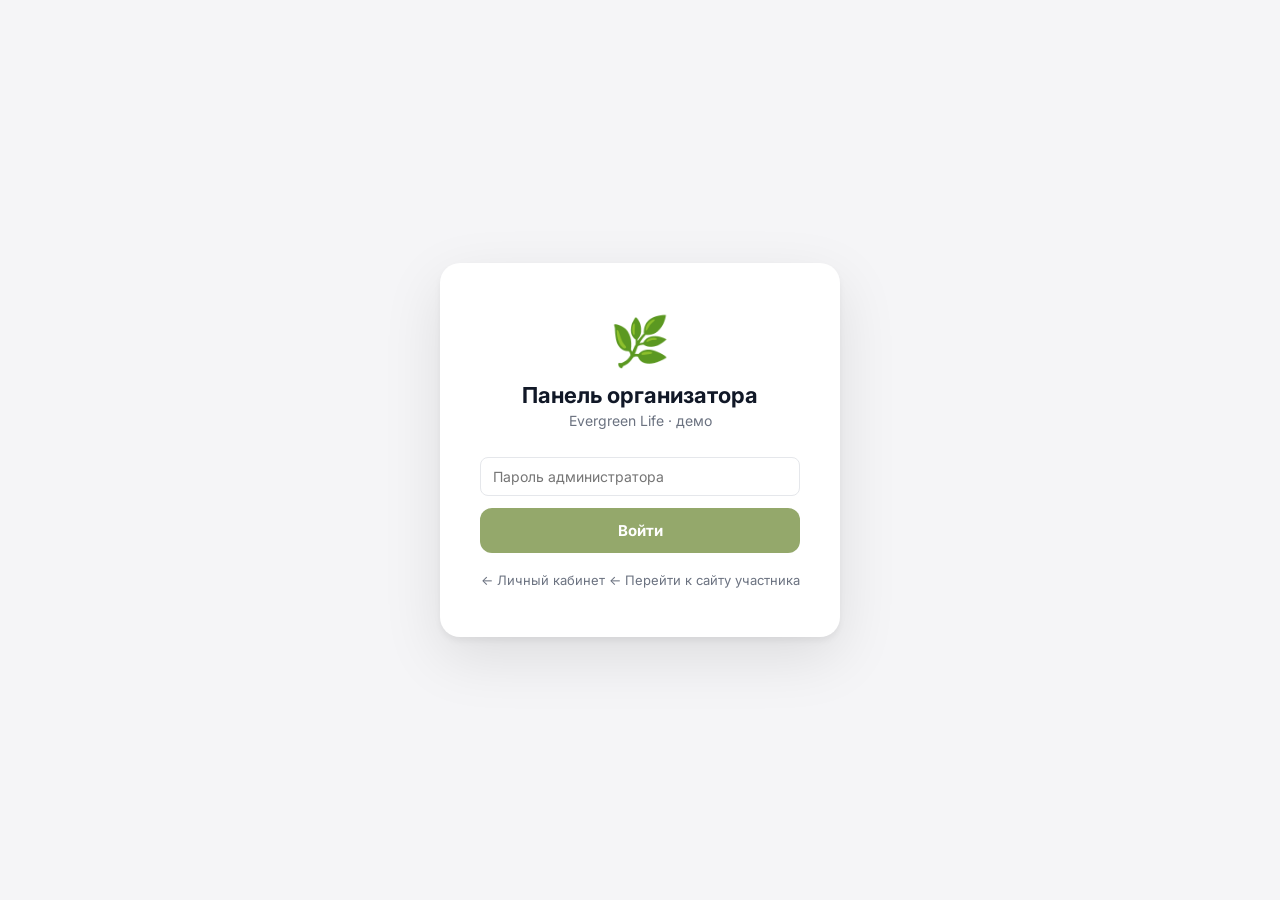
==== commit 9417c788: "Fix leftover red branding + critical link leaking another client's repo" ====
--- a/admin.html
+++ b/admin.html
@@ -11,9 +11,9 @@
 <!-- ═══ AUTH ══════════════════════════════ -->
 <div id="auth-screen">
   <div class="auth-card">
-    <div class="auth-logo">🕌</div>
+    <div class="auth-logo">🌿</div>
     <h1 class="auth-title">Панель организатора</h1>
-    <p class="auth-sub">Стамбул 2026</p>
+    <p class="auth-sub">Evergreen Life · демо</p>
     <input type="email" id="auth-email" class="auth-input hidden"
       placeholder="Email организатора"
       onkeydown="if(event.key==='Enter')Admin.login()">
@@ -31,7 +31,7 @@
 <div id="admin-panel" class="hidden">
 
   <aside class="sidebar">
-    <div class="sidebar-logo">🕌 Организатор</div>
+    <div class="sidebar-logo">🌿 Организатор</div>
     <nav class="sidebar-nav">
       <div class="nav-group-label">AI</div>
       <button class="nav-btn" onclick="Admin.showSection('ai-import', this)">📥 Импорт программы</button>
@@ -207,7 +207,7 @@
           <div class="backup-icon">🐙</div>
           <div class="backup-title">Скопировать репозиторий</div>
           <div class="backup-desc">Откроет GitHub — нажмите «Use this template» → введите название нового проекта → включите Pages. Готово.</div>
-          <a class="btn-primary" href="https://github.com/o6594340-sys/mini-app-program/generate" target="_blank" style="display:block;text-align:center;text-decoration:none">Открыть на GitHub →</a>
+          <a class="btn-primary" href="https://github.com/o6594340-sys/evergreen-demo/generate" target="_blank" style="display:block;text-align:center;text-decoration:none">Открыть на GitHub →</a>
         </div>
       </div>
 
@@ -215,7 +215,7 @@
         <div class="card-body">
           <div class="backup-title" style="margin-bottom:12px">📋 Как создать новый проект за 5 шагов</div>
           <div class="new-project-steps">
-            <div class="np-step"><span class="np-num">1</span><div><strong>Скопируй репозиторий</strong> — кнопка «Открыть на GitHub» → «Use this template» → назови, например <code>mini-app-dubai</code></div></div>
+            <div class="np-step"><span class="np-num">1</span><div><strong>Скопируй репозиторий</strong> — кнопка «Открыть на GitHub» → «Use this template» → назови, например <code>event-dubai</code></div></div>
             <div class="np-step"><span class="np-num">2</span><div><strong>Включи GitHub Pages</strong> — Settings → Pages → Source: main → Save</div></div>
             <div class="np-step"><span class="np-num">3</span><div><strong>Скачай шаблон data.js</strong> — заполни данными нового мероприятия</div></div>
             <div class="np-step"><span class="np-num">4</span><div><strong>Загрузи data.js</strong> в новый репозиторий (заменив старый)</div></div>
@@ -325,7 +325,7 @@
         </div>
         <div class="form-group full hidden" id="splash-slogan-group">
           <label>Слоган</label>
-          <input type="text" id="splash-slogan" placeholder="Встречаемся в Стамбуле!" oninput="Admin.saveSplashSlogan()">
+          <input type="text" id="splash-slogan" placeholder="Добро пожаловать!" oninput="Admin.saveSplashSlogan()">
         </div>
         <div class="form-group full">
           <label>Анимация — нажмите «Посмотреть» для предпросмотра</label>
@@ -340,7 +340,7 @@
       </div>
       <div class="form-group full hidden" id="favicon-emoji-group">
         <label>Emoji</label>
-        <input type="text" id="favicon-emoji" placeholder="🕌" maxlength="4" oninput="Admin.saveFaviconEmoji()">
+        <input type="text" id="favicon-emoji" placeholder="🌿" maxlength="4" oninput="Admin.saveFaviconEmoji()">
       </div>
       <div class="form-group full hidden" id="favicon-url-group">
         <label>Ссылка на изображение</label>
--- a/css/admin.css
+++ b/css/admin.css
@@ -382,7 +382,7 @@
 .brand-preview-header {
   display: flex; align-items: center; gap: 10px;
   padding: 12px 16px;
-  background: #C9353F;
+  background: #94A86B;
   transition: background 0.2s;
 }
 .brand-preview-header img {
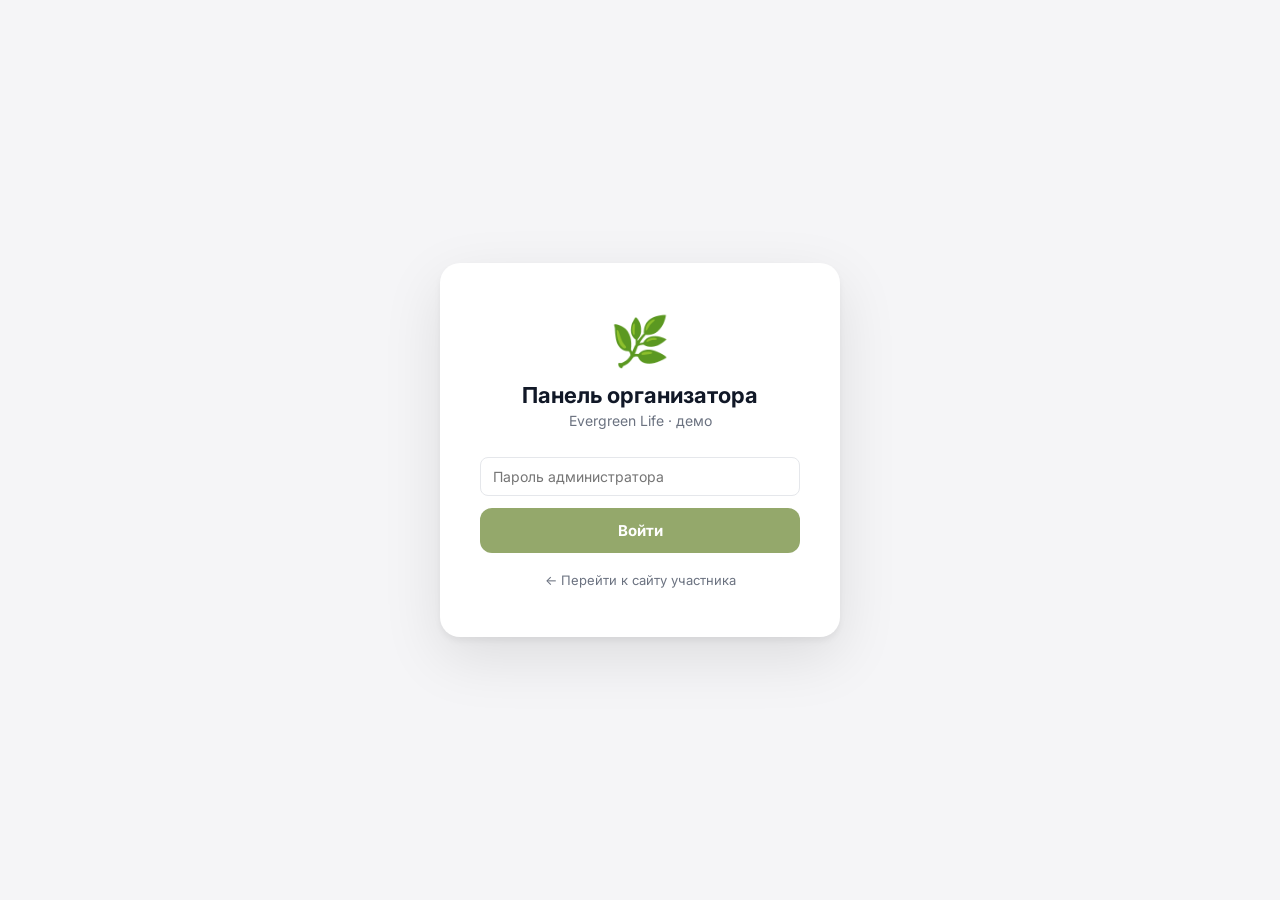
==== commit 979c607c: "Simplify admin login: single password field only, email hidden behind the scenes (fixed internally)," ====
--- a/admin.html
+++ b/admin.html
@@ -14,15 +14,11 @@
     <div class="auth-logo">🌿</div>
     <h1 class="auth-title">Панель организатора</h1>
     <p class="auth-sub">Evergreen Life · демо</p>
-    <input type="email" id="auth-email" class="auth-input hidden"
-      placeholder="Email организатора"
-      onkeydown="if(event.key==='Enter')Admin.login()">
     <input type="password" id="auth-input" class="auth-input"
       placeholder="Пароль администратора"
       onkeydown="if(event.key==='Enter')Admin.login()">
     <button class="auth-btn" onclick="Admin.login()">Войти</button>
     <div class="auth-error hidden" id="auth-error">Неверный пароль</div>
-    <a class="auth-link" href="dashboard.html">← Личный кабинет</a>
     <a class="auth-link" href="index.html" style="margin-top:4px">← Перейти к сайту участника</a>
   </div>
 </div>
@@ -36,12 +32,12 @@
       <div class="nav-group-label">AI</div>
       <button class="nav-btn" onclick="Admin.showSection('ai-import', this)">📥 Импорт программы</button>
 
-      <div class="nav-group-label">Направление</div>
-      <button class="nav-btn" onclick="Admin.showSection('templates', this)">🌍 Шаблон страны</button>
-
-      <div class="nav-group-label">Проекты</div>
-      <button class="nav-btn" onclick="Admin.showSection('new-project', this)">🗂 Новый проект</button>
-      <button class="nav-btn" onclick="Admin.showSection('backup', this)">💾 Бэкап</button>
+      <div class="nav-group-label hidden">Направление</div>
+      <button class="nav-btn hidden" onclick="Admin.showSection('templates', this)">🌍 Шаблон страны</button>
+
+      <div class="nav-group-label hidden">Проекты</div>
+      <button class="nav-btn hidden" onclick="Admin.showSection('new-project', this)">🗂 Новый проект</button>
+      <button class="nav-btn hidden" onclick="Admin.showSection('backup', this)">💾 Бэкап</button>
 
       <div class="nav-group-label">Коммуникации</div>
       <button class="nav-btn active" onclick="Admin.showSection('announcement', this)">📢 Объявление</button>
@@ -61,6 +57,7 @@
       <button class="nav-btn" onclick="Admin.showSection('transfers', this)">🚌 Трансферы</button>
       <button class="nav-btn" onclick="Admin.showSection('contacts', this)">📞 Контакты</button>
       <button class="nav-btn" onclick="Admin.showSection('memo', this)">📋 Памятка</button>
+      <button class="nav-btn" onclick="Admin.showSection('recognition', this)">🏆 Признание</button>
     </nav>
     <div class="sidebar-footer">
       <a href="index.html" target="_blank" class="preview-link">👁 Просмотр сайта ↗</a>
@@ -100,16 +97,16 @@
              ondragover="event.preventDefault();this.classList.add('drag-over')"
              ondragleave="this.classList.remove('drag-over')"
              ondrop="Admin.handleFileDrop(event)">
-        <input type="file" accept=".docx,.pdf,.txt" class="hidden"
+        <input type="file" accept=".docx,.pdf,.txt,.xlsx,.xls" class="hidden"
                onchange="Admin.handleFileUpload(this)">
         <div class="file-upload-icon">📄</div>
-        <div class="file-upload-text">Загрузить файл Word, PDF или TXT</div>
-        <div class="file-upload-hint">Перетащите сюда или нажмите для выбора · .docx · .pdf · .txt</div>
+        <div class="file-upload-text">Загрузить файл Word, PDF, Excel или TXT</div>
+        <div class="file-upload-hint">Перетащите сюда или нажмите для выбора · .docx · .pdf · .xlsx · .txt</div>
       </label>
 
       <div class="import-hint-box">
         <span>💡</span>
-        <span>Деловые сессии начинаются с <strong>Деловая:</strong> — или просто вставьте любой текст, приложение разберёт автоматически.</span>
+        <span>Деловые сессии начинаются с <strong>Деловая:</strong> — или просто вставьте любой текст, приложение разберёт автоматически. Для Excel: два столбца в том же формате — «День 1» / «18 ноября» на строке дня, «09:00» / «Завтрак» на строке активности.</span>
       </div>
 
       <div class="form-group">
@@ -560,6 +557,16 @@
       <button class="btn-add" onclick="Admin.openContactModal(null)">+ Добавить контакт</button>
     </section>
 
+    <!-- СТЕНА ПРИЗНАНИЯ -->
+    <section id="section-recognition" class="admin-section hidden">
+      <div class="section-header">
+        <h2>🏆 Стена признания</h2>
+        <p>Отмечайте ранги, достижения и юбилеи участников прямо на сайте мероприятия — карточки видят все.</p>
+      </div>
+      <div id="recognition-list"></div>
+      <button class="btn-add" onclick="Admin.openRecognitionModal(null)">+ Добавить</button>
+    </section>
+
     <!-- ПАМЯТКА -->
     <section id="section-memo" class="admin-section hidden">
       <div class="section-header">
@@ -871,8 +878,8 @@
         <input type="hidden" id="ct-emoji">
       </div>
       <div class="form-group"><label>Роль / должность</label><input type="text" id="ct-role" placeholder="Организатор"></div>
-      <div class="form-group"><label>Имя</label><input type="text" id="ct-name" placeholder="Ольга Харлёнок"></div>
-      <div class="form-group"><label>Телефон</label><input type="text" id="ct-phone" placeholder="+7 910 400-34-60"></div>
+      <div class="form-group"><label>Имя</label><input type="text" id="ct-name" placeholder="Иван Иванов"></div>
+      <div class="form-group"><label>Телефон</label><input type="text" id="ct-phone" placeholder="+7 777 777-77-77"></div>
       <div class="form-group"><label>Telegram (с @)</label><input type="text" id="ct-telegram" placeholder="@username"></div>
       <div class="form-group full"><label>Примечание</label><input type="text" id="ct-note" placeholder="WhatsApp, Telegram · все вопросы"></div>
       <div class="form-group full">
@@ -885,6 +892,30 @@
       <button class="btn-primary" onclick="Admin.saveContact()">Сохранить</button>
       <button class="btn-secondary" onclick="Admin.closeModal('modal-contact')">Отмена</button>
       <button class="btn-danger" id="ct-delete-btn" onclick="Admin.deleteContact()">Удалить</button>
+    </div>
+  </div>
+</div>
+
+<!-- ═══ MODAL: СТЕНА ПРИЗНАНИЯ ════════════ -->
+<div class="modal-overlay hidden" id="modal-recognition">
+  <div class="modal-box">
+    <h3 id="recognition-modal-title">Добавить</h3>
+    <input type="hidden" id="rc-index">
+    <div class="form-grid">
+      <div class="form-group full">
+        <label>Эмодзи</label>
+        <div class="emoji-grid" id="rc-emoji-grid"></div>
+        <input type="hidden" id="rc-emoji">
+      </div>
+      <div class="form-group"><label>Имя</label><input type="text" id="rc-name" placeholder="Анна К."></div>
+      <div class="form-group"><label>Город</label><input type="text" id="rc-city" placeholder="Москва"></div>
+      <div class="form-group full"><label>Ранг / статус</label><input type="text" id="rc-rank" placeholder="Platinum Director"></div>
+      <div class="form-group full"><label>За что отмечаем</label><input type="text" id="rc-note" placeholder="Топ-3 по объёму продаж за квартал"></div>
+    </div>
+    <div class="modal-actions">
+      <button class="btn-primary" onclick="Admin.saveRecognition()">Сохранить</button>
+      <button class="btn-secondary" onclick="Admin.closeModal('modal-recognition')">Отмена</button>
+      <button class="btn-danger" id="rc-delete-btn" onclick="Admin.deleteRecognition()">Удалить</button>
     </div>
   </div>
 </div>
@@ -896,6 +927,7 @@
 <script src="https://cdn.jsdelivr.net/npm/sortablejs@1.15.2/Sortable.min.js"></script>
 <script src="https://cdnjs.cloudflare.com/ajax/libs/mammoth/1.6.0/mammoth.browser.min.js"></script>
 <script src="https://cdnjs.cloudflare.com/ajax/libs/pdf.js/3.11.174/pdf.min.js"></script>
+<script src="https://cdnjs.cloudflare.com/ajax/libs/xlsx/0.18.5/xlsx.full.min.js"></script>
 <script src="js/data.js"></script>
 <script src="js/templates.js"></script>
 <script src="js/admin.js"></script>
